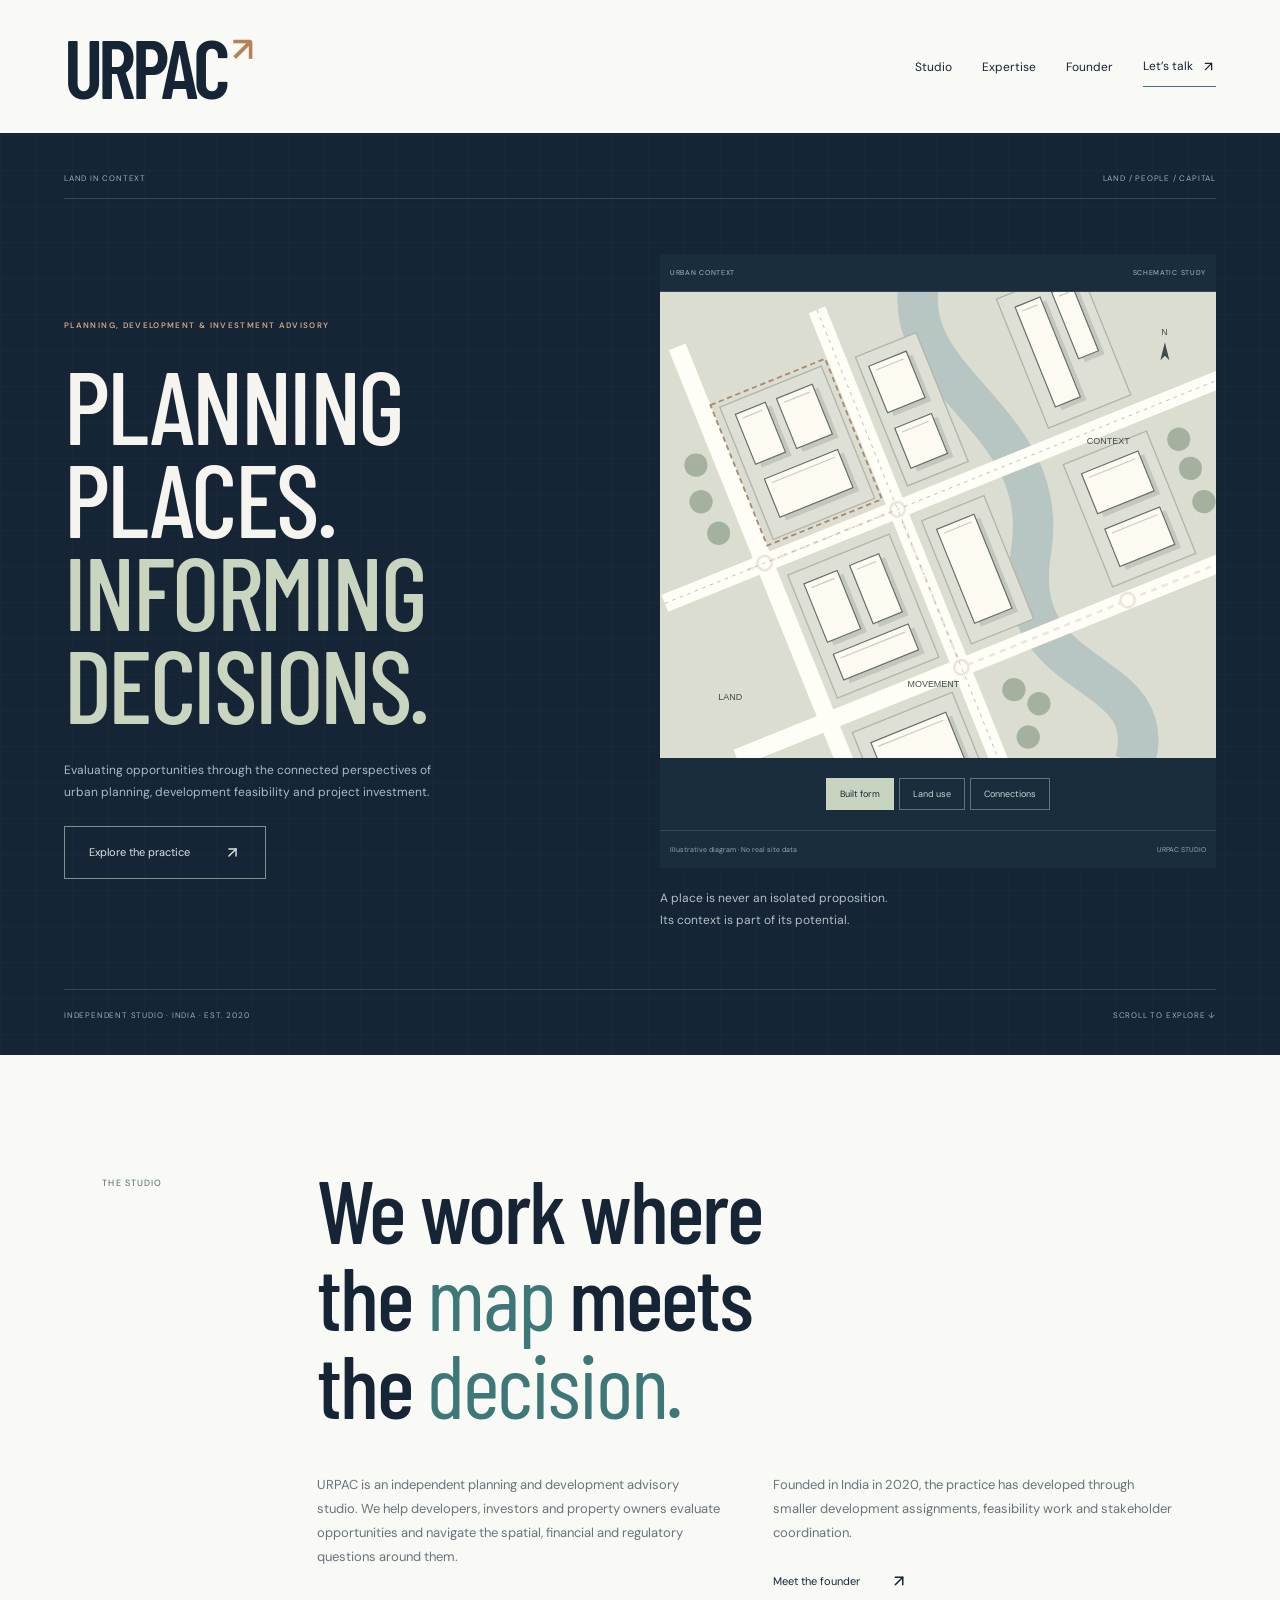
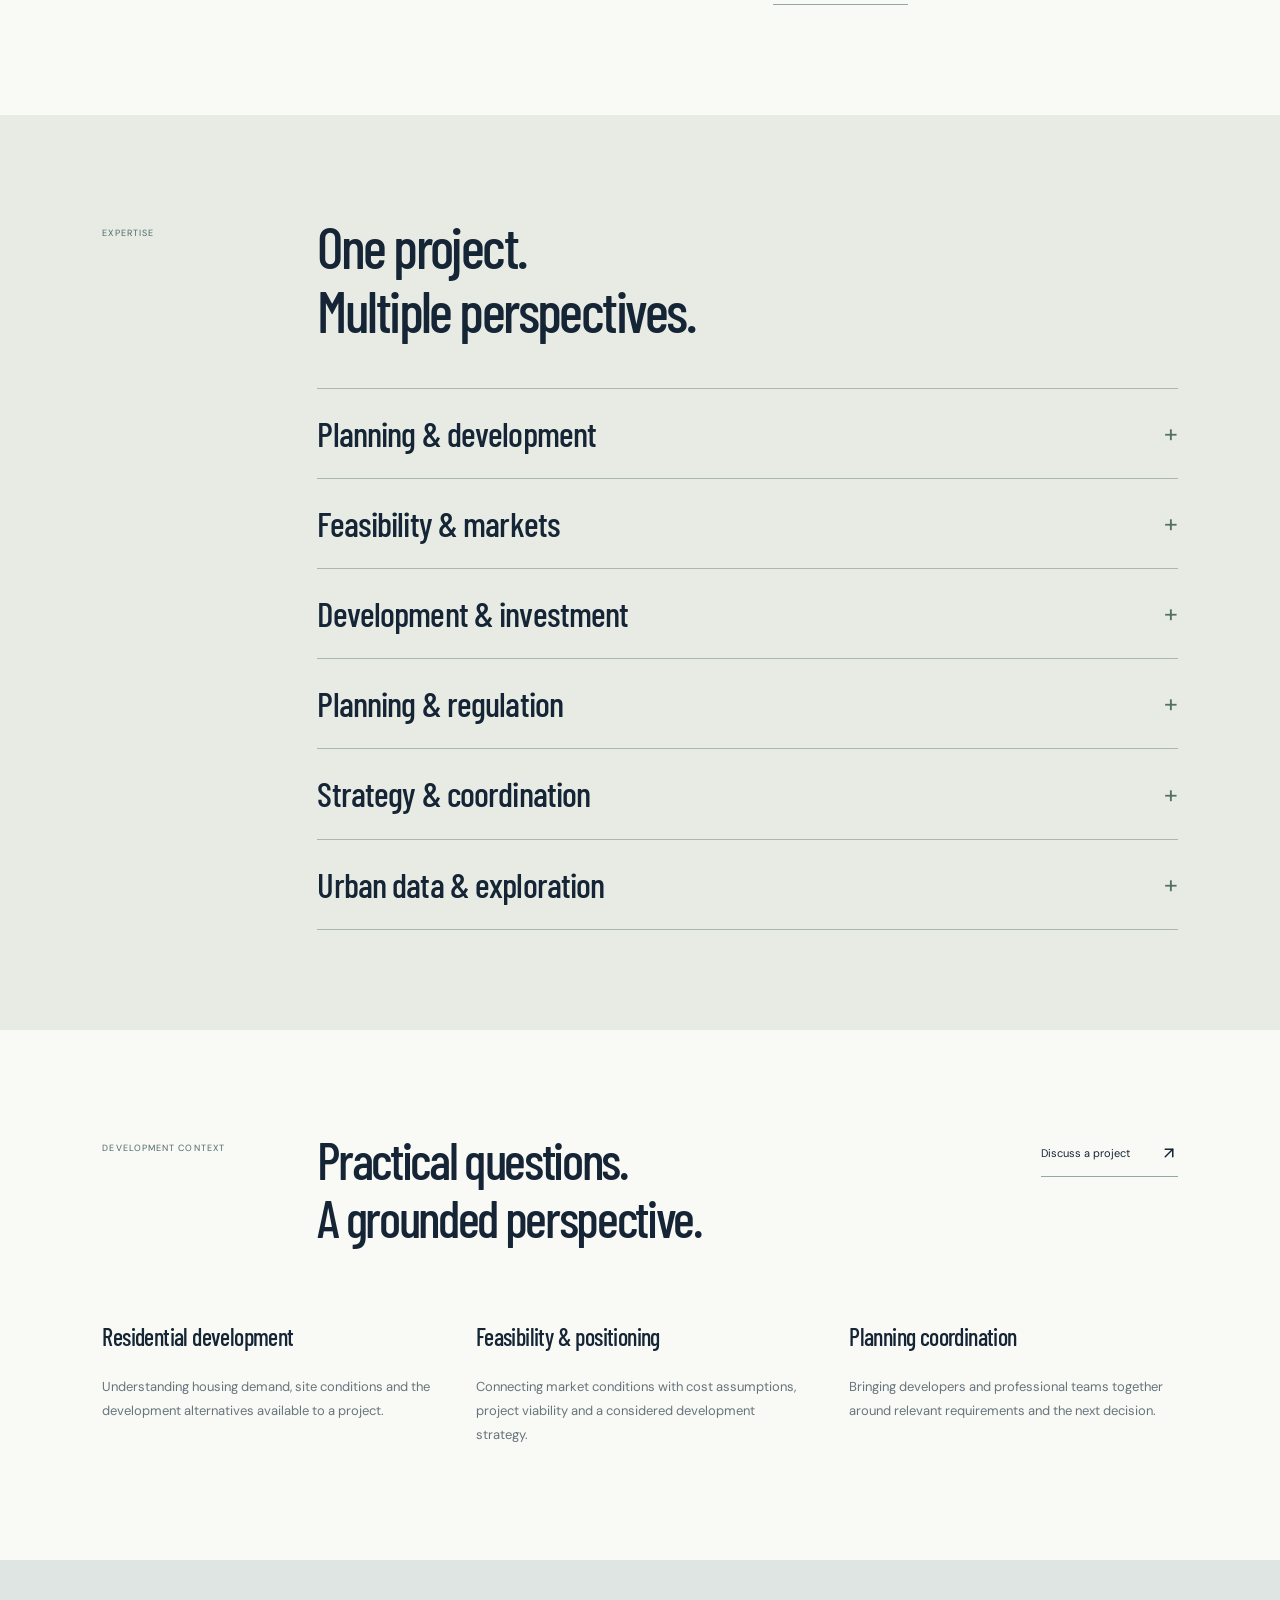
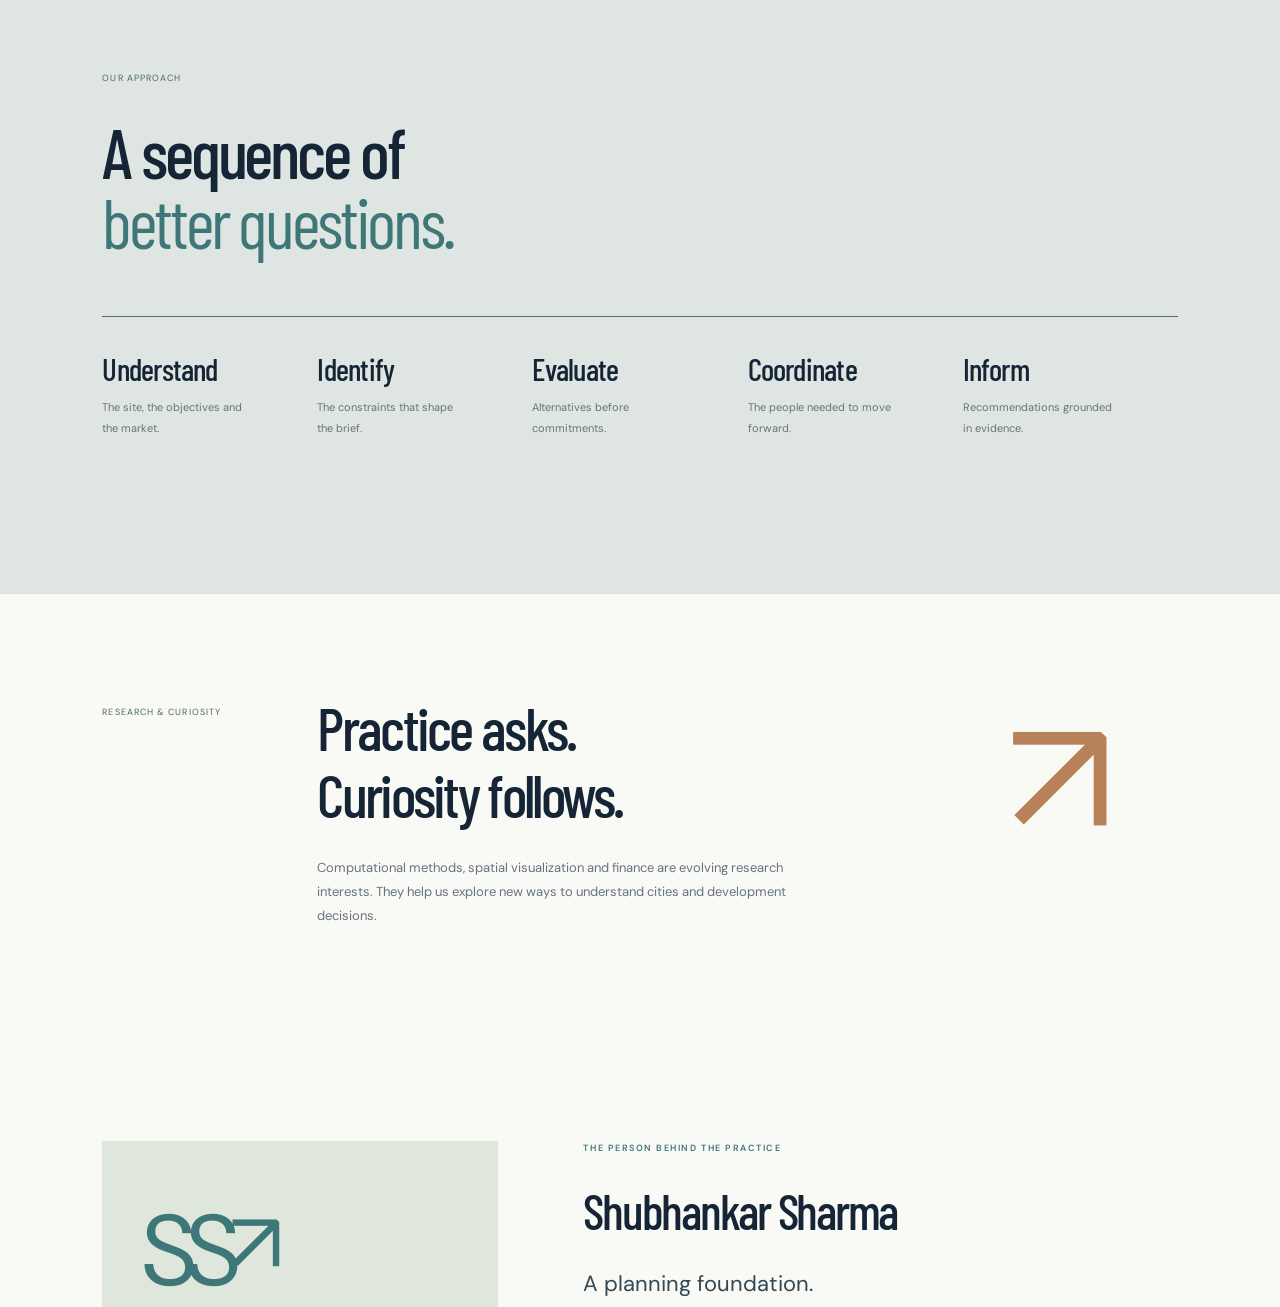
==== about/index.html @ d50142c6 "Launch URPAC static website" ====
<!doctype html>
<html lang="en">
<head>
<meta charset="UTF-8">
<meta name="viewport" content="width=device-width, initial-scale=1">
<meta name="theme-color" content="#152536">
<title>URPAC — Planning, Development &amp; Investment Advisory</title>
<meta name="description" content="Planning, development feasibility and investment analysis from an independent Indian studio.">
<link rel="icon" type="image/svg+xml" href="/favicon.svg">
<link rel="stylesheet" href="/css/style.css">
<link rel="canonical" href="https://urpac.shubhankarsharma.com/">
<meta property="og:title" content="URPAC — Planning, Development &amp; Investment Advisory">
<meta property="og:description" content="Planning, development feasibility and investment analysis from an independent Indian studio.">
<meta property="og:type" content="website">
<meta property="og:url" content="https://urpac.shubhankarsharma.com/">
<meta property="og:image" content="https://urpac.shubhankarsharma.com/assets/social.svg">
<meta name="robots" content="index,follow">
<meta http-equiv="refresh" content="0; url=/#studio">
<script defer src="/js/main.js"></script>
</head>
<body>
<div id="root"><a class="skip" href="#main">Skip to content</a><header class="studio-header simple-header"><a href="/" class="studio-wordmark">URPAC<span class="masthead-dot">↗</span></a><nav aria-label="Main navigation" class="simple-nav"><a href="/#studio" class="">Studio</a><a href="/#expertise" class="">Expertise</a><a href="/#founder" class="">Founder</a><a href="/#contact" class="">Let’s talk <svg xmlns="http://www.w3.org/2000/svg" width="15" height="15" viewBox="0 0 24 24" fill="none" stroke="currentColor" stroke-width="2" stroke-linecap="round" stroke-linejoin="round" class="lucide lucide-arrow-up-right"><path d="M7 7h10v10"></path><path d="M7 17 17 7"></path></svg></a></nav></header><main id="main"><section class="studio-hero"><div class="sheet-corner"><span>LAND IN CONTEXT</span><span>LAND / PEOPLE / CAPITAL</span></div><div class="studio-hero-main"><div><p class="eyebrow">PLANNING, DEVELOPMENT &amp; INVESTMENT ADVISORY</p><h1>PLANNING<br/>PLACES.<br/><span>INFORMING<br/>DECISIONS.</span></h1><p>Evaluating opportunities through the connected perspectives of urban planning, development feasibility and project investment.</p><a href="/#expertise" class="action">Explore the practice<svg xmlns="http://www.w3.org/2000/svg" width="17" height="17" viewBox="0 0 24 24" fill="none" stroke="currentColor" stroke-width="2" stroke-linecap="round" stroke-linejoin="round" class="lucide lucide-arrow-up-right"><path d="M7 7h10v10"></path><path d="M7 17 17 7"></path></svg></a></div><div class="studio-drawing"><div class="urban-map map-built-form"><div class="map-top"><span>URBAN CONTEXT</span><span>SCHEMATIC STUDY</span></div><svg viewBox="0 0 620 520" role="img" aria-label="Illustrative urban diagram showing built form, not a real location"><defs><pattern id="grid-blocksi" width="26" height="26" patternUnits="userSpaceOnUse"><path d="M26 0H0V26" fill="none" stroke="#d8ddd7" stroke-width=".5"></path></pattern></defs><rect width="620" height="520" fill="url(#grid-blocksi)"></rect><g transform="translate(50 20) rotate(-22 280 250)"><path d="M350 -30C280 70 430 170 350 300S440 470 370 560" stroke="#a9c5c5" stroke-width="45" fill="none"></path><path d="M-50 200H620M230 -40V580M-40 390H650M70 -60V600" stroke="#faf9f5" stroke-width="20"></path><path d="M-50 200H620M230 -40V580" stroke="#b5bcb5" stroke-width="1" stroke-dasharray="4 5"></path><g class="map-parcels" stroke="#a9b3a6" stroke-width="1.5" fill="#d7ddd0"><rect x="89" y="20" width="122" height="159"></rect><rect x="89" y="222" width="122" height="148"></rect><rect x="250" y="222" width="75" height="148"></rect><rect x="90" y="412" width="120" height="115"></rect><rect x="420" y="223" width="100" height="147"></rect><rect x="250" y="25" width="73" height="155"></rect><rect x="420" y="24" width="99" height="155"></rect></g><g class="map-buildings" fill="#f7f5ed" stroke="#596e69" stroke-width="1.3"><g><rect x="107" y="40" width="36" height="60" fill="#bac4ba" stroke="none"></rect><rect x="102" y="34" width="36" height="60"></rect><path d="M108 41h24" stroke="#c2c9bc"></path></g><g><rect x="156" y="41" width="43" height="60" fill="#bac4ba" stroke="none"></rect><rect x="151" y="35" width="43" height="60"></rect><path d="M157 42h31" stroke="#c2c9bc"></path></g><g><rect x="110" y="119" width="88" height="46" fill="#bac4ba" stroke="none"></rect><rect x="105" y="113" width="88" height="46"></rect><path d="M111 120h76" stroke="#c2c9bc"></path></g><g><rect x="107" y="244" width="40" height="70" fill="#bac4ba" stroke="none"></rect><rect x="102" y="238" width="40" height="70"></rect><path d="M108 245h28" stroke="#c2c9bc"></path></g><g><rect x="162" y="244" width="35" height="70" fill="#bac4ba" stroke="none"></rect><rect x="157" y="238" width="35" height="70"></rect><path d="M163 245h23" stroke="#c2c9bc"></path></g><g><rect x="108" y="329" width="90" height="31" fill="#bac4ba" stroke="none"></rect><rect x="103" y="323" width="90" height="31"></rect><path d="M109 330h78" stroke="#c2c9bc"></path></g><g><rect x="267" y="243" width="45" height="113" fill="#bac4ba" stroke="none"></rect><rect x="262" y="237" width="45" height="113"></rect><path d="M268 244h33" stroke="#c2c9bc"></path></g><g><rect x="110" y="436" width="90" height="70" fill="#bac4ba" stroke="none"></rect><rect x="105" y="430" width="90" height="70"></rect><path d="M111 437h78" stroke="#c2c9bc"></path></g><g><rect x="441" y="46" width="30" height="120" fill="#bac4ba" stroke="none"></rect><rect x="436" y="40" width="30" height="120"></rect><path d="M442 47h18" stroke="#c2c9bc"></path></g><g><rect x="485" y="46" width="24" height="80" fill="#bac4ba" stroke="none"></rect><rect x="480" y="40" width="24" height="80"></rect><path d="M486 47h12" stroke="#c2c9bc"></path></g><g><rect x="440" y="246" width="68" height="48" fill="#bac4ba" stroke="none"></rect><rect x="435" y="240" width="68" height="48"></rect><path d="M441 247h56" stroke="#c2c9bc"></path></g><g><rect x="441" y="313" width="66" height="45" fill="#bac4ba" stroke="none"></rect><rect x="436" y="307" width="66" height="45"></rect><path d="M442 314h54" stroke="#c2c9bc"></path></g><g><rect x="265" y="46" width="45" height="56" fill="#bac4ba" stroke="none"></rect><rect x="260" y="40" width="45" height="56"></rect><path d="M266 47h33" stroke="#c2c9bc"></path></g><g><rect x="266" y="121" width="44" height="48" fill="#bac4ba" stroke="none"></rect><rect x="261" y="115" width="44" height="48"></rect><path d="M267 122h32" stroke="#c2c9bc"></path></g></g><g fill="#7b9b7b"><circle cx="40" cy="70" r="13" opacity=".65"></circle><circle cx="30" cy="110" r="13" opacity=".65"></circle><circle cx="35" cy="150" r="13" opacity=".65"></circle><circle cx="550" cy="245" r="13" opacity=".65"></circle><circle cx="550" cy="280" r="13" opacity=".65"></circle><circle cx="550" cy="320" r="13" opacity=".65"></circle><circle cx="275" cy="435" r="13" opacity=".65"></circle><circle cx="295" cy="460" r="13" opacity=".65"></circle><circle cx="270" cy="490" r="13" opacity=".65"></circle></g><g class="connection-lines" stroke="#b78259" stroke-width="3" fill="#faf8f2"><path d="M50 200H230V390H540" fill="none" stroke-dasharray="7 6"></path><circle cx="70" cy="200" r="8"></circle><circle cx="230" cy="200" r="8"></circle><circle cx="230" cy="390" r="8"></circle><circle cx="430" cy="390" r="8"></circle></g><rect x="80" y="14" width="138" height="169" fill="none" stroke="#b78259" stroke-width="2" stroke-dasharray="6 4"></rect></g><g fill="#344d4e" font-family="Arial" font-size="10"><text x="65" y="455">LAND</text><text x="276" y="440">MOVEMENT</text><text x="476" y="170">CONTEXT</text><text x="559" y="48">N</text><path d="M563 56l-5 20 5-5 5 5z"></path></g></svg><div class="map-controls" aria-label="Diagram layers"><button aria-pressed="true">Built form</button><button aria-pressed="false">Land use</button><button aria-pressed="false">Connections</button></div><div class="map-bottom"><span>Illustrative diagram · No real site data</span><span>URPAC STUDIO</span></div></div><p> A place is never an isolated proposition.<br/>Its context is part of its potential.</p></div></div><div class="sheet-bottom"><span>INDEPENDENT STUDIO · INDIA · EST. 2020</span><span>SCROLL TO EXPLORE ↓</span></div></section><section id="studio" class="studio-intro section"><div class="section-ref">THE STUDIO</div><div><h2>We work where<br/>the <em>map</em> meets<br/>the <em>decision.</em></h2><div class="intro-columns"><p>URPAC is an independent planning and development advisory studio. We help developers, investors and property owners evaluate opportunities and navigate the spatial, financial and regulatory questions around them.</p><div><p>Founded in India in 2020, the practice has developed through smaller development assignments, feasibility work and stakeholder coordination.</p><a href="/#founder" class="text-link">Meet the founder<svg xmlns="http://www.w3.org/2000/svg" width="18" height="18" viewBox="0 0 24 24" fill="none" stroke="currentColor" stroke-width="2" stroke-linecap="round" stroke-linejoin="round" class="lucide lucide-arrow-up-right"><path d="M7 7h10v10"></path><path d="M7 17 17 7"></path></svg></a></div></div></div></section><section id="expertise" class="section studio-expertise"><div class="section-ref">EXPERTISE</div><div class="expertise-index"><h2>One project.<br/>Multiple perspectives.</h2><details><summary><h3>Planning &amp; development</h3><span class="expand-sign">+</span></summary><div class="expertise-expanded"><p>Understand the possibilities of a site and connect them with a considered development strategy.</p><div><ul><li>Site and land-use evaluation</li><li>Development alternatives and spatial priorities</li><li>Project coordination and development guidance</li></ul><p class="small">Engagement scope is shaped by the site, objectives and applicable local framework.</p></div></div></details><details><summary><h3>Feasibility &amp; markets</h3><span class="expand-sign">+</span></summary><div class="expertise-expanded"><p>Test development ideas against market demand, site conditions and project viability.</p><div><ul><li>Residential demand and market positioning</li><li>Development alternatives and feasibility studies</li><li>Project viability and cost considerations</li></ul><p class="small">Assumptions and information gaps are made explicit; a feasibility study is not a guarantee of project performance.</p></div></div></details><details><summary><h3>Development &amp; investment</h3><span class="expand-sign">+</span></summary><div class="expertise-expanded"><p>Bring project cash flows, costs and capital requirements into the same decision framework.</p><div><ul><li>Project-level cash-flow analysis</li><li>Investment feasibility and return scenarios</li><li>Cost sensitivities and capital-allocation alternatives</li></ul><p class="small">Project-level analytical work, not securities advice, brokerage or a claim of regulated investment-adviser status.</p></div></div></details><details><summary><h3>Planning &amp; regulation</h3><span class="expand-sign">+</span></summary><div class="expertise-expanded"><p>Identify relevant requirements and coordinate the information needed for a structured approvals process.</p><div><ul><li>Zoning and land-use interpretation</li><li>Development permission and compliance assessment</li><li>Coordination with relevant planning authorities</li></ul><p class="small">Requirements depend on jurisdiction and current rules. Permit decisions remain with the relevant authorities; approvals are not guaranteed.</p></div></div></details><details><summary><h3>Strategy &amp; coordination</h3><span class="expand-sign">+</span></summary><div class="expertise-expanded"><p>Align developers, property owners and professional teams around a workable project direction.</p><div><ul><li>Project objectives and development priorities</li><li>Coordination with architects, consultants and owners</li><li>Alignment of market, financial and regulatory considerations</li></ul><p class="small">The studio works alongside appropriately qualified professionals according to each engagement.</p></div></div></details><details><summary><h3>Urban data &amp; exploration</h3><span class="expand-sign">+</span></summary><div class="expertise-expanded"><p>Explore spatial analysis, visualization and computation as tools for asking better planning questions.</p><div><ul><li>Exploratory spatial analysis and visualization</li><li>Development scenarios and planning-tool prototypes</li><li>Independent computational research</li></ul><p class="small">An evolving exploratory research direction, not a record of completed commercial computational engagements.</p></div></div></details></div></section><section id="work" class="section studio-work"><div class="work-title"><div class="section-ref">DEVELOPMENT CONTEXT</div><h2>Practical questions.<br/>A grounded perspective.</h2><a href="/#contact" class="text-link">Discuss a project<svg xmlns="http://www.w3.org/2000/svg" width="18" height="18" viewBox="0 0 24 24" fill="none" stroke="currentColor" stroke-width="2" stroke-linecap="round" stroke-linejoin="round" class="lucide lucide-arrow-up-right"><path d="M7 7h10v10"></path><path d="M7 17 17 7"></path></svg></a></div><div class="three-col"><div><h3>Residential development</h3><p>Understanding housing demand, site conditions and the development alternatives available to a project.</p></div><div><h3>Feasibility &amp; positioning</h3><p>Connecting market conditions with cost assumptions, project viability and a considered development strategy.</p></div><div><h3>Planning coordination</h3><p>Bringing developers and professional teams together around relevant requirements and the next decision.</p></div></div></section><section id="approach" class="studio-process section"><div class="section-ref">OUR APPROACH</div><h2>A sequence of<br/><em>better questions.</em></h2><div class="process-line"><div><h3>Understand</h3><p>The site, the objectives and the market.</p></div><div><h3>Identify</h3><p>The constraints that shape the brief.</p></div><div><h3>Evaluate</h3><p>Alternatives before commitments.</p></div><div><h3>Coordinate</h3><p>The people needed to move forward.</p></div><div><h3>Inform</h3><p>Recommendations grounded in evidence.</p></div></div></section><section id="research" class="studio-fieldnote section"><p class="section-ref">RESEARCH &amp; CURIOSITY</p><div><h2>Practice asks.<br/>Curiosity follows.</h2><p>Computational methods, spatial visualization and finance are evolving research interests. They help us explore new ways to understand cities and development decisions.</p></div><span class="fieldnote-mark" aria-hidden="true">↗</span></section><section id="founder" class="section founder"><div class="founder-panel"><div class="founder-mark">SS<span>↗</span></div><p>SHUBHANKAR SHARMA<br/>FOUNDER, URPAC</p><span>India · Established 2020</span></div><div><p class="eyebrow">THE PERSON BEHIND THE PRACTICE</p><h2>Shubhankar Sharma</h2><p class="lead">A planning foundation.<br/>An analytical outlook.</p><p>Shubhankar founded URPAC in 2020 following a master’s degree in Urban and Regional Planning at Virginia Tech. His background in planning informs the studio’s approach to land, development feasibility and project investment decisions.</p><p>His work connects site context, market positioning and stakeholder coordination. Independent interests in urban data, computation and finance continue to shape the questions he explores.</p><div class="founder-links"><a class="text-link" href="https://shubhankarsharma.com/" target="_blank" rel="noopener noreferrer">Founder’s website <svg xmlns="http://www.w3.org/2000/svg" width="17" height="17" viewBox="0 0 24 24" fill="none" stroke="currentColor" stroke-width="2" stroke-linecap="round" stroke-linejoin="round" class="lucide lucide-arrow-up-right"><path d="M7 7h10v10"></path><path d="M7 17 17 7"></path></svg></a><a class="text-link" href="https://shubhankarsharma.com/portfolio/" target="_blank" rel="noopener noreferrer">View personal portfolio <svg xmlns="http://www.w3.org/2000/svg" width="17" height="17" viewBox="0 0 24 24" fill="none" stroke="currentColor" stroke-width="2" stroke-linecap="round" stroke-linejoin="round" class="lucide lucide-arrow-up-right"><path d="M7 7h10v10"></path><path d="M7 17 17 7"></path></svg></a></div></div></section><section id="contact" class="section contact-simple"><div><p class="eyebrow">START A CONVERSATION</p><h2>A site. An idea.<br/><em>A next step.</em></h2></div><div><p>Have a development question or a potential collaboration? Connect with Shubhankar through his personal website.</p><a class="action" href="https://shubhankarsharma.com/" target="_blank" rel="noopener noreferrer">Connect with Shubhankar <svg xmlns="http://www.w3.org/2000/svg" width="17" height="17" viewBox="0 0 24 24" fill="none" stroke="currentColor" stroke-width="2" stroke-linecap="round" stroke-linejoin="round" class="lucide lucide-arrow-up-right"><path d="M7 7h10v10"></path><path d="M7 17 17 7"></path></svg></a><p class="contact-caption">You’ll continue to shubhankarsharma.com.</p></div></section></main><footer class="studio-footer"><div class="footer-sheet-head"><span>INDEPENDENT PLANNING STUDIO</span><span>INDIA · EST. 2020</span></div><div class="studio-footer-grid"><div><p class="eyebrow">CONNECTED PERSPECTIVES</p><a href="/#contact" class="footer-question">Places with potential.<br/>Decisions with context. <svg xmlns="http://www.w3.org/2000/svg" width="30" height="30" viewBox="0 0 24 24" fill="none" stroke="currentColor" stroke-width="2" stroke-linecap="round" stroke-linejoin="round" class="lucide lucide-arrow-up-right"><path d="M7 7h10v10"></path><path d="M7 17 17 7"></path></svg></a></div><div class="studio-footer-index"><p class="eyebrow">EXPLORE</p><a href="/#studio" class="">The studio</a><a href="/#expertise" class="">Expertise</a><a href="/#approach" class="">Our approach</a><a href="/#founder" class="">The founder</a></div><div class="studio-footer-note"><p class="eyebrow">SHUBHANKAR SHARMA</p><p>Founder, URPAC</p><a href="https://shubhankarsharma.com/">Personal website ↗</a><br/><br/><a href="https://shubhankarsharma.com/portfolio/">Personal portfolio ↗</a></div></div><a href="/" class="footer-masthead">URPAC<span>↗</span></a><div class="footer-notices"><details id="privacy"><summary>Privacy</summary><p>This website has no enquiry form, analytics or marketing cookies. External links take you to websites with their own privacy practices. Google Fonts receives technical request information when fonts load; the hosting provider may retain access logs.</p></details><details id="scope"><summary>Professional scope</summary><p>URPAC provides project-level planning and development analysis. Financial scenarios are not guaranteed returns or securities advice. Regulatory decisions remain with the relevant authorities. The urban diagram is schematic; the linked portfolio is Shubhankar Sharma’s personal work.</p></details></div><div class="studio-footer-bottom"><span data-copyright>© 2026 URPAC</span><span>PLANNING / DEVELOPMENT / INVESTMENT</span><a href="#main">Back to top ↑</a></div></footer></div>
</body>
</html>
---- css/style.css ----
@import url('https://fonts.googleapis.com/css2?family=Barlow+Condensed:wght@400;500;600&display=swap');
@import url('https://fonts.googleapis.com/css2?family=DM+Sans:wght@400;450;500;550;600;650;700&family=Libre+Baskerville:ital@1&display=swap');
:root{font-family:'DM Sans',sans-serif;color:#152536;background:#f6f4ef;font-synthesis:none;--navy:#152536;--teal:#3d7777;--copper:#b78259;--line:#d8dcd5}*{box-sizing:border-box}body{margin:0}a{color:inherit;text-decoration:none}button,input,select,textarea{font:inherit}button,a,input,select,textarea{outline-offset:5px}button{cursor:pointer}a:focus-visible,button:focus-visible{outline:2px solid var(--teal)}h1,h2,h3,p{margin-top:0}h1,h2,h3{font-weight:500;letter-spacing:-.045em;line-height:1.12}h1{font-size:clamp(48px,5.4vw,80px);white-space:pre-line}h2{font-size:clamp(35px,3.5vw,53px);margin-bottom:28px;white-space:pre-line}h2 em{font-family:'Libre Baskerville',serif;font-weight:400;font-size:.87em;color:var(--teal)}h3{font-size:24px;letter-spacing:-.025em}p{font-size:14px;line-height:1.85;color:#66747d}header{height:106px;margin:0 6%;border-bottom:1px solid var(--line);display:flex;align-items:center;justify-content:space-between;gap:20px}.wordmark{font-size:30px;letter-spacing:-.045em;font-weight:650;display:flex;align-items:center;gap:12px}.brand-symbol{font-size:37px;border:1px solid var(--teal);color:var(--teal);width:39px;height:42px;line-height:34px;padding-left:5px;position:relative}.brand-symbol>span{font-size:16px;position:absolute;right:1px;top:1px}.brand-sub{font-size:6.5px;letter-spacing:.12em;line-height:1.6;font-weight:500;border-left:1px solid #c5cbc6;padding-left:12px;margin-left:4px}nav{display:flex;align-items:center;gap:27px;font-size:11px}nav a:hover{color:var(--teal)}.nav-contact{display:flex;gap:22px;align-items:center;border-bottom:1px solid var(--teal);padding:12px 0}.menu{display:none;background:none;border:0;color:var(--navy)}.eyebrow{font-size:9px;letter-spacing:.17em;font-weight:600;color:var(--teal);line-height:1.7;margin-bottom:25px}.hero{padding:64px 6% 60px;display:grid;grid-template-columns:1fr 1.03fr;gap:45px;align-items:center}.hero h1{font-size:clamp(48px,5.3vw,77px);line-height:1.05;margin-bottom:24px}.hero h1>span{color:var(--teal)}.hero-copy>p:not(.eyebrow){max-width:410px;font-size:13px;margin-bottom:28px}.action{display:inline-flex;align-items:center;gap:34px;background:var(--navy);color:white;padding:17px 24px;font-size:11px;border:1px solid transparent;transition:background .2s}.action:hover{background:var(--teal)}.action.light{background:#f6f4ef;color:var(--navy)}.action.light:hover{background:#e3e9e3}.hero-visual{align-self:center}.hero-visual-note{display:flex;align-items:center;justify-content:space-between;padding-top:22px;gap:20px}.hero-visual-note>span{font-size:8px;letter-spacing:.08em;color:#61706e}.hero-visual-note p{font:italic 14px 'Libre Baskerville',serif;max-width:180px;line-height:1.6;margin:0}.urban-map{background:#e8ece4;position:relative;border:1px solid #d7ded3;overflow:hidden}.map-top,.map-bottom{display:flex;justify-content:space-between;padding:21px 24px;font-size:7px;letter-spacing:.1em;color:#596e69}.map-top{border-bottom:1px solid #d2d9cf}.urban-map svg{width:100%;display:block}.map-bottom{font-size:7px;letter-spacing:0;border-top:1px solid #d2d9cf;padding:17px 20px}.map-controls{display:flex;justify-content:center;gap:5px;padding:0 15px 20px}.map-controls button{border:1px solid #c3cec3;background:transparent;color:#49605b;padding:9px 13px;font-size:9px}.map-controls button[aria-pressed=true]{background:#3d7777;border-color:#3d7777;color:white}.map-buildings,.map-parcels,.connection-lines{transition:opacity .25s}.connection-lines{opacity:.2}.map-land-use .map-buildings{opacity:.1}.map-land-use .map-parcels{fill:#93b09c}.map-connections .map-buildings{opacity:.25}.map-connections .connection-lines{opacity:1}.discipline-strip{padding:23px 6%;border-top:1px solid var(--line);border-bottom:1px solid var(--line);display:flex;align-items:center;gap:30px;font-size:10px;letter-spacing:.1em}.discipline-strip i{font-style:normal;color:var(--copper)}.discipline-strip p{margin:0 0 0 auto;font-size:10px;letter-spacing:0}.section{padding:100px 8%}.split{display:grid;grid-template-columns:1fr 1fr;gap:100px}.lead{font-size:22px;line-height:1.6;color:#344852}.text-link{display:inline-flex;gap:30px;align-items:center;font-size:11px;padding:14px 0;border-bottom:1px solid #94a9a3}.text-link:hover{color:var(--teal)}.section-heading{display:flex;justify-content:space-between;align-items:end;gap:30px;margin-bottom:40px}.section-heading h2{margin-bottom:0}.section-heading>p{font-size:12px;max-width:350px}.expertise{background:#e9ede7}.expertise-grid{display:grid;grid-template-columns:repeat(3,1fr);column-gap:35px}.expertise-card{border-top:1px solid #b9c5ba;padding:23px 0 35px}.card-index{display:flex;justify-content:space-between;align-items:center;color:var(--teal);font-size:10px;margin-bottom:36px}.expertise-card h3{text-transform:none;font-size:27px;max-width:230px;line-height:1.2}.expertise-card p{font-size:12px;line-height:1.8}.expertise-card:hover h3{color:var(--teal)}.project-grid{display:grid;grid-template-columns:1fr 1fr;gap:45px 30px}.project-card{display:block}.project-card .urban-map svg{max-height:330px}.project-card .map-bottom{display:none}.project-card .map-top{padding:15px 20px}.project-title{display:flex;align-items:center;justify-content:space-between;gap:20px}.project-title h3{font-size:28px;margin:0}.project-card>p:not(.status-label){font-size:12px;margin:15px 0}.project-category{font-size:9px;color:#657771;border-top:1px solid #d1d9d0;padding-top:13px;display:block}.status-label{display:block;font-size:8px;letter-spacing:.1em;color:#6d746d;margin:23px 0 13px;line-height:1.7}.status-label.research{color:#3d7777}.status-label.draft{color:#8b4a28}.small{font-size:10px;line-height:1.8;margin-top:22px}.approach-preview{display:grid;grid-template-columns:1fr 1fr;gap:90px;padding:85px 8%;background:var(--navy);color:#fff}.approach-preview .eyebrow{color:#92b8b4}.approach-preview h2 em{color:#b9d0c6}.approach-preview>div>p:not(.eyebrow){color:#aebfc7;font-size:13px;max-width:400px}.approach-preview .action{margin-top:20px}.approach-preview ol{list-style:none;padding:0;margin:0}.approach-preview li{display:flex;gap:23px;border-top:1px solid #ffffff25;padding:24px 0;align-items:start}.approach-preview li>span{color:#b99a74;font-size:10px;padding-top:7px}.approach-preview li h3{font-size:23px;margin:0 0 7px}.approach-preview li p{font-size:11px;color:#aebfc7;margin:0}.approach-preview li>svg{margin-left:auto;color:#89a7a4}.research-section{background:#f0eee6}.cta{padding:65px 8%;background:#3d7777;color:white;display:flex;align-items:center;justify-content:space-between;gap:35px}.cta .eyebrow{color:#c5ded6}.cta h2{margin-bottom:0;font-size:43px}.page-head{padding:70px 8%;border-bottom:1px solid var(--line);background:#eeeee6}.page-head h1{font-size:clamp(43px,4.8vw,70px);max-width:980px;margin:0 0 25px}.page-head>p:last-child{max-width:660px;margin-bottom:0}.timeline{background:#e9ede7}.timeline-row{display:grid;grid-template-columns:100px 1fr 1fr;gap:30px;padding:40px 0;border-top:1px solid #c3cec4}.timeline-row>span{font-size:36px;letter-spacing:-.04em;color:var(--teal)}.timeline-row h3{font-size:30px}.timeline-row p{font-size:13px;margin:0}.founder{display:grid;grid-template-columns:.8fr 1.2fr;gap:85px;align-items:start}.founder-panel{background:#dfe6dc;padding:60px 40px;min-height:450px;display:flex;flex-direction:column;justify-content:space-between}.founder-mark{font-size:170px;letter-spacing:-.1em;line-height:1;color:#3d7777}.founder-mark span{font-size:85px;vertical-align:top}.founder-panel p{font-size:16px;letter-spacing:.05em;color:#3d5d58;margin-top:40px}.founder-panel>span{font-size:10px;color:#526b64}.founder-facts>div{border-top:1px solid var(--line);padding-top:18px}.founder-facts span{font-size:8px;letter-spacing:.13em;color:var(--teal)}.founder-facts p{font-size:12px;margin:8px 0 18px}.service-list article{display:grid;grid-template-columns:150px 1fr;gap:40px;border-top:1px solid var(--line);padding:45px 0}.service-list h2{font-size:35px;max-width:650px}.big-index{font-size:55px;letter-spacing:-.06em;color:#8aa8a0}.service-list ul{padding-left:18px;font-size:14px;color:#526b6f;line-height:2}.service-list article>div{max-width:730px}.scope-list{list-style:none;margin:0 0 40px;padding:0}.scope-list li{display:flex;gap:25px;border-bottom:1px solid var(--line);padding:20px 0}.scope-list span{font-size:10px;color:var(--teal);padding-top:7px}.scope-list h3{margin:0;font-size:25px}.content-note{background:#e8ede6;border-left:2px solid #799b8b;padding:22px 26px;font-size:12px;line-height:1.8;color:#4b625c;margin-bottom:35px}.content-note p{font-size:12px;margin-bottom:0}.filters{display:flex;gap:9px;flex-wrap:wrap;margin:30px 0}.filters button{background:transparent;border:1px solid #c4cec4;padding:11px 15px;font-size:10px;color:#526762}.filters button[aria-pressed=true]{background:#152536;color:#fff;border-color:#152536}.result-count{font-size:10px}.empty-state{text-align:center;padding:70px 25px;border:1px solid var(--line)}.empty-state button{background:transparent;border:0;border-bottom:1px solid #799b8b;padding:10px;color:var(--teal)}.case-layout{display:grid;grid-template-columns:250px 1fr;gap:70px}.case-layout aside{border-top:1px solid var(--line);padding-top:22px}.case-layout aside>a{font-size:11px}.case-layout article h2{margin-top:45px;font-size:36px}.case-layout article h3{margin-top:35px}.case-layout .urban-map svg{max-height:440px}.case-steps{font-size:14px;color:#66747d;line-height:1.8;padding-left:20px}.case-steps li{padding:10px 0}.draft-banner{background:#f0dcc7;padding:22px 8%;font-size:11px;line-height:1.8;color:#7a4928}.approach-detail article{display:grid;grid-template-columns:160px 1fr;gap:40px;border-top:1px solid #c7d2c8;padding:45px 0}.approach-detail article>span{font-size:70px;color:#b3c6b8;letter-spacing:-.07em}.approach-detail article>div{max-width:680px}.approach-detail h2{font-size:36px}.approach-detail .eyebrow{margin-bottom:18px}.principles{background:#e9ede7}.three-col{display:grid;grid-template-columns:repeat(3,1fr);gap:45px}.three-col p{font-size:13px}.topic-list{margin-top:45px}.topic-list>div{display:grid;grid-template-columns:55px 1fr 170px;align-items:center;gap:25px;border-top:1px solid var(--line);padding:26px 0}.topic-list>div>span:first-child{font-size:10px;color:var(--teal)}.topic-list h3{margin:0;font-size:27px}.topic-list .status-label{margin:0}.research-note{margin-top:80px}.contact-layout{display:grid;grid-template-columns:.8fr 1.2fr;gap:95px}dl{margin:35px 0}dt{font-size:8px;letter-spacing:.13em;text-transform:uppercase;color:#3d7777;margin-top:25px}dd{font-size:12px;line-height:1.7;color:#66747d;margin:8px 0}.form-grid{display:grid;grid-template-columns:1fr 1fr;gap:22px}label{display:block;font-size:11px;margin-bottom:22px}input,select,textarea{display:block;width:100%;border:1px solid #b8c5bf;background:#fff;padding:13px;margin-top:9px;border-radius:0;min-width:0}input:focus,select:focus,textarea:focus{outline:2px solid #3d7777}textarea{resize:vertical}.consent{display:flex;gap:12px;align-items:start;line-height:1.8}.consent input{width:16px;margin-top:2px}.consent a{text-decoration:underline}button:disabled{opacity:.6;cursor:wait}form [role=status]{font-size:12px;margin-top:20px}.legal{max-width:1000px;margin:auto}.legal h3{margin-top:40px}.legal h2{font-size:36px}footer{padding:65px 8% 25px;background:#152536;color:#e9eee7}.footer-top{display:grid;grid-template-columns:1fr 1fr .8fr;gap:70px}.footer-logo{font-size:48px;letter-spacing:-.05em;font-weight:600}.footer-logo>span{font-size:30px;color:#9fbeb3;margin-left:14px}.footer-top p{color:#9fb0b8;font-size:10px}.footer-top .footer-statement{font-size:18px;line-height:1.5;color:#c1cfcf;margin-top:30px}.footer-links{display:grid;grid-template-columns:1fr 1fr;gap:20px;font-size:11px;align-content:start;padding-top:12px}.footer-location{padding-top:12px}.footer-location .eyebrow{color:#a6c0b7;font-size:8px}.footer-location p{line-height:2;margin-top:25px}.footer-location>a{font-size:11px;border-bottom:1px solid #536b6b;padding-bottom:7px}.footer-bottom{display:flex;justify-content:space-between;border-top:1px solid #ffffff25;padding-top:25px;margin-top:45px;font-size:8px;color:#8fa4aa;letter-spacing:.1em}.skip{position:absolute;left:-9999px}.skip:focus{left:20px;top:20px;background:#fff;padding:20px;z-index:30}.not-found{padding:100px 8%}
@media(min-width:1500px){header,.hero,.discipline-strip{padding-left:8%;padding-right:8%}header{margin:0}.hero{gap:90px}.hero h1{font-size:85px}}
@media(max-width:1100px){header{margin:0 5%;height:90px}nav{gap:17px;font-size:10px}.brand-sub{display:none}.hero{padding:50px 5%;gap:30px}.hero h1{font-size:58px}.section{padding:75px 6%}.split{gap:55px}.hero-visual-note{display:block}.hero-visual-note p{margin-top:12px;max-width:none}.map-controls button{font-size:8px;padding:9px}.approach-preview{gap:45px;padding:65px 6%}.founder{gap:45px}.footer-top{gap:35px}.contact-layout{gap:45px}.case-layout{grid-template-columns:200px 1fr;gap:40px}}
@media(max-width:760px){header{height:80px}.wordmark{font-size:27px}.brand-sub{display:block;font-size:6px}.menu{display:block}nav{display:none;position:absolute;top:80px;left:0;right:0;background:#f6f4ef;z-index:20;padding:30px 6%;box-shadow:0 14px 20px #15253615;font-size:13px}nav.open{display:flex;flex-direction:column;align-items:stretch;gap:23px}.hero{grid-template-columns:1fr;padding:40px 6%;gap:40px}.hero h1{font-size:clamp(45px,10vw,65px)}.hero-copy>p:not(.eyebrow){max-width:500px}.hero-visual-note{display:flex}.hero-visual-note p{max-width:200px;margin:0;font-size:12px}.discipline-strip{padding:20px 6%;gap:18px;font-size:8px}.discipline-strip p{display:none}.section{padding:60px 6%}.split,.founder,.contact-layout,.approach-preview,.case-layout{grid-template-columns:1fr;gap:30px}.lead{font-size:20px}.section-heading{display:block;margin-bottom:32px}.section-heading>p,.section-heading>.text-link{margin-top:25px}.expertise-grid{grid-template-columns:1fr 1fr;gap:0 25px}.expertise-card h3{font-size:23px}.project-grid{grid-template-columns:1fr;gap:40px}.approach-preview{padding:55px 6%;gap:45px}.approach-preview h2{font-size:39px}.cta{display:block;padding:45px 6%}.cta h2{font-size:37px}.cta .action{margin-top:30px}.page-head{padding:45px 6%}.page-head h1{font-size:43px}.timeline-row{grid-template-columns:65px 1fr;gap:15px}.timeline-row>span{font-size:25px}.timeline-row h3{font-size:26px}.timeline-row p{grid-column:2}.founder-panel{min-height:330px;padding:35px}.founder-mark{font-size:110px}.founder-panel p{margin-top:25px}.service-list article{grid-template-columns:45px 1fr;gap:18px}.big-index{font-size:32px}.service-list h2{font-size:28px}.three-col{grid-template-columns:1fr;gap:20px}.approach-detail article{grid-template-columns:45px 1fr;gap:20px}.approach-detail article>span{font-size:35px}.approach-detail h2{font-size:28px}.topic-list>div{grid-template-columns:25px 1fr;gap:15px}.topic-list .status-label{grid-column:2}.topic-list h3{font-size:25px}.research-note{margin-top:55px}.form-grid{grid-template-columns:1fr;gap:0}.case-layout aside{border-bottom:1px solid var(--line);padding-bottom:25px}.case-layout aside dl{display:grid;grid-template-columns:1fr 1fr;gap:12px;margin:20px 0}.case-layout dt,.case-layout dd{margin:0}.case-layout dt{padding-top:5px}.footer-top{grid-template-columns:1fr 1fr;gap:35px}.footer-top>div:first-child{grid-column:1/-1}.footer-links{gap:18px;grid-template-columns:1fr}.footer-bottom{font-size:7px;gap:20px}footer{padding:45px 6% 25px}.urban-map .map-top{font-size:6px}.map-controls{padding-bottom:15px}.map-controls button{font-size:9px}.content-note{padding:18px;font-size:11px}}
@media(max-width:390px){.expertise-grid{grid-template-columns:1fr}.brand-sub{display:none}.hero-visual-note{display:block}.hero-visual-note p{margin-top:8px}}
@media(prefers-reduced-motion:reduce){*{transition:none!important;scroll-behavior:auto!important}}
/* URPAC identity: studio masthead, drawing sheets and an editorial index. */

:root{background:#f9f9f5;--copper:#c58b58}h1,h2,h3{font-family:'Barlow Condensed','Arial Narrow','DM Sans',sans-serif}h2 em{font-family:inherit;font-size:1em;font-style:normal;color:var(--teal)}.studio-header{height:134px;margin:0;padding:0 5%;background:#f9f9f5;border-bottom:1px solid #152536;position:relative;gap:30px}.studio-wordmark{font-family:'Barlow Condensed','Arial Narrow',sans-serif;font-size:82px;line-height:.9;font-weight:600;letter-spacing:-.055em;display:flex;align-items:start}.masthead-dot{font-family:'DM Sans';font-size:34px;color:#b78259;margin-left:7px;margin-top:5px}.studio-descriptor{font-size:8px;letter-spacing:.08em;line-height:1.9;max-width:250px;margin-right:auto}.header-tools{display:flex;gap:35px;align-items:center}.studio-contact{display:flex;gap:14px;align-items:center;font-size:11px}.studio-menu{display:flex;align-items:center;gap:35px;border:1px solid #152536;background:transparent;padding:14px 18px;font-size:11px}.studio-menu:hover{background:#e9ede7}.studio-header .studio-index{display:none;position:absolute;top:134px;right:0;left:0;padding:45px 8%;background:#152536;color:#f6f4ef;z-index:40;box-shadow:0 20px 30px #0002}.studio-header .studio-index.open{display:block}.studio-index>a{display:flex;align-items:center;gap:30px;border-top:1px solid #ffffff30;padding:17px 0;font-family:'Barlow Condensed','Arial Narrow',sans-serif;font-size:35px;letter-spacing:-.02em}.studio-index>a>span{font-family:'DM Sans';font-size:10px;color:#c58b58;width:25px}.studio-index>a>svg{margin-left:auto}.studio-index>a:hover{color:#c9dbd1}.studio-index .eyebrow{color:#c58b58}.studio-index>p:last-child{color:#9aacb0;font-size:10px;margin:25px 0 0}.studio-hero{background:#152536;color:#f6f4ef;padding:24px 5% 20px;position:relative;background-image:linear-gradient(#ffffff05 1px,transparent 1px),linear-gradient(90deg,#ffffff05 1px,transparent 1px);background-size:36px 36px}.sheet-corner,.sheet-bottom{display:flex;justify-content:space-between;font-size:8px;letter-spacing:.1em;color:#9baeb5;padding:15px 0;border-bottom:1px solid #ffffff25}.sheet-bottom{border-top:1px solid #ffffff25;border-bottom:0;padding-top:20px}.studio-hero-main{display:grid;grid-template-columns:1fr 1fr;gap:40px;padding:55px 0 45px;align-items:center}.studio-hero-main .eyebrow{color:#cba783;font-size:8px}.studio-hero h1{font-family:'Barlow Condensed','Arial Narrow',sans-serif;font-size:clamp(70px,8vw,124px);line-height:.91;font-weight:500;letter-spacing:-.025em;margin-bottom:30px}.studio-hero h1>span{color:#c9d5bf}.studio-hero-main>div>p:not(.eyebrow){max-width:390px;color:#aabcc4;font-size:12px;line-height:1.8}.studio-hero .action{border:1px solid #76958f;background:none;color:#dce4dd;margin-top:10px}.studio-hero .action:hover{background:#3d7777}.studio-drawing .urban-map{background:#1a2d3d;border:0}.studio-drawing .map-top{border-color:#ffffff20;color:#a7bec0;padding:14px 10px}.studio-drawing .map-bottom{border-color:#ffffff20;color:#92aaaf;padding:14px 10px}.studio-drawing .urban-map svg{filter:sepia(.1) saturate(.65);background:#d3dacc}.studio-drawing .map-controls{padding:20px 0}.studio-drawing .map-controls button{color:#c7d4ce;border-color:#5c7779;background:none}.studio-drawing .map-controls button[aria-pressed=true]{background:#c7d4bf;color:#152536;border-color:#c7d4bf}.studio-drawing>p{font-size:11px;color:#b2c1c4!important;line-height:1.7;margin-top:20px;max-width:none!important}.studio-drawing>p>span{color:#cba783;font-size:8px;display:block;margin-bottom:6px}.studio-intro{display:grid;grid-template-columns:180px 1fr;gap:35px;padding-top:110px;padding-bottom:110px}.section-ref{font-size:9px;letter-spacing:.12em;color:#4c6867;padding-top:10px;line-height:1.8}.studio-intro h2{font-size:clamp(60px,7vw,102px);line-height:.98;letter-spacing:-.025em}.intro-columns{display:grid;grid-template-columns:1fr 1fr;gap:50px;margin-top:45px}.intro-columns p{font-size:13px}.studio-expertise{display:grid;grid-template-columns:180px 1fr;gap:35px;background:#e7ebe4}.expertise-index>h2{font-size:57px;margin-bottom:45px}.expertise-index details{border-top:1px solid #a8b8ad}.expertise-index details:last-child{border-bottom:1px solid #a8b8ad}.expertise-index summary{list-style:none;cursor:pointer;display:flex;align-items:center;gap:24px;padding:25px 0}.expertise-index summary::-webkit-details-marker{display:none}.expertise-index summary>span:first-child{font-size:10px;color:#3d7777}.expertise-index summary h3{font-size:35px;margin:0}.expand-sign{font-size:25px;font-weight:400;margin-left:auto;color:#537266}.expertise-index details[open] .expand-sign{transform:rotate(45deg)}.expertise-expanded{display:grid;grid-template-columns:1fr 1fr;gap:35px;padding:0 0 35px 40px}.expertise-expanded p{font-size:12px}.expertise-expanded ul{font-size:12px;line-height:1.8;padding-left:18px;color:#526d69}.expertise-expanded .small{font-size:10px}.work-title{display:grid;grid-template-columns:180px 1fr auto;gap:35px;align-items:start;margin-bottom:50px}.work-title h2{font-size:52px}.studio-work .project-grid{gap:50px}.studio-work .project-card .urban-map{border:1px solid #bcc5b9;background:#ecede7}.studio-work .project-title h3{font-size:35px}.studio-work .project-card>p:not(.status-label){max-width:420px}.studio-process{background:#dfe5e2}.studio-process>h2{font-size:70px;line-height:1;margin:30px 0 60px}.process-line{display:grid;grid-template-columns:repeat(5,1fr);gap:0;border-top:1px solid #59736c;margin-bottom:35px}.process-line>div{padding:25px 20px 10px 0;position:relative}.process-line>div:before{content:'';position:absolute;top:-5px;left:0;width:9px;height:9px;background:#59736c}.process-line>div>span{font-size:10px;color:#5b7770}.process-line h3{font-size:31px;margin:23px 0 10px}.process-line p{font-size:11px;max-width:150px}.studio-fieldnote{display:grid;grid-template-columns:180px 1fr 170px;gap:35px;align-items:start}.studio-fieldnote h2{font-size:60px}.studio-fieldnote p:not(.section-ref){max-width:470px;font-size:13px}.fieldnote-mark{font-size:170px;color:#b78259;line-height:1;font-weight:400}.page-head{background:#e7ebe4;border-bottom:1px solid #7b9189}.page-head h1{font-size:76px;font-weight:500;line-height:1;letter-spacing:-.02em}.page-head .eyebrow{font-size:8px}.page-head>p:last-child{max-width:580px;font-size:13px}.service-list h2{font-size:43px}.founder h2{font-size:50px}.timeline-row h3{font-size:36px}.cta{background:#e7ebe4;color:#152536;border-top:1px solid #91a69a}.cta .eyebrow{color:#3d7777}.cta h2{font-size:52px}.cta .action.light{background:#152536;color:#fff}.studio-footer{background:#f9f9f5;color:#152536;padding:0 5%;border-top:2px solid #152536}.footer-sheet-head{display:flex;justify-content:space-between;padding:22px 0;border-bottom:1px solid #bac7be;font-size:8px;letter-spacing:.08em;color:#49645d}.studio-footer-grid{display:grid;grid-template-columns:1.4fr .65fr .8fr;gap:65px;padding:60px 0}.footer-question{font-family:'Barlow Condensed','Arial Narrow',sans-serif;font-size:55px;line-height:.98;display:block;letter-spacing:-.025em}.footer-question svg{color:#b78259}.studio-footer-grid p{font-size:11px;color:#6a7e7b}.studio-footer-grid>div:first-child>p:last-child{margin:25px 0 0}.studio-footer-index>a{display:flex;gap:22px;padding:9px 0;font-size:12px}.studio-footer-index>a>span{font-size:8px;color:#698077}.studio-footer-note>a{font-size:11px;border-bottom:1px solid #738f82;padding-bottom:5px}.footer-masthead{font-family:'Barlow Condensed','Arial Narrow',sans-serif;display:flex;align-items:start;justify-content:space-between;font-weight:600;letter-spacing:-.05em;line-height:.83;font-size:clamp(150px,26vw,420px);padding:15px 0 35px;border-bottom:1px solid #152536;overflow:hidden}.footer-masthead>span{font-family:'DM Sans';font-size:.65em;font-weight:400;color:#b78259;line-height:.8}.studio-footer-bottom{display:flex;align-items:center;justify-content:space-between;gap:25px;padding:24px 0;font-size:8px;letter-spacing:.04em;color:#57716c}.studio-footer-bottom>div{display:flex;gap:24px}
@media(max-width:1100px){.studio-descriptor{display:none}.studio-hero h1{font-size:87px}.studio-intro,.studio-expertise{grid-template-columns:120px 1fr}.work-title{grid-template-columns:120px 1fr}.work-title>.text-link{grid-column:2;justify-self:start}.studio-fieldnote{grid-template-columns:120px 1fr 100px}.fieldnote-mark{font-size:115px}.studio-footer-grid{gap:35px}.footer-question{font-size:46px}}
@media(max-width:760px){.studio-header{height:100px;padding:0 6%;gap:15px}.studio-wordmark{font-size:59px}.masthead-dot{font-size:24px}.studio-contact{display:none}.studio-menu{padding:11px 13px;gap:20px}.studio-header .studio-index{top:100px;padding:30px 6%}.studio-index>a{font-size:31px;gap:18px}.studio-hero{padding:15px 6%}.sheet-corner,.sheet-bottom{font-size:6px;gap:15px}.studio-hero-main{grid-template-columns:1fr;padding:35px 0;gap:40px}.studio-hero h1{font-size:clamp(75px,16vw,110px)}.studio-hero-main .eyebrow{font-size:7px}.studio-drawing>p{font-size:10px}.studio-intro,.studio-expertise{grid-template-columns:1fr;gap:25px}.studio-intro h2{font-size:65px}.intro-columns{grid-template-columns:1fr;gap:5px;margin-top:30px}.expertise-index>h2{font-size:45px}.expertise-index summary h3{font-size:29px}.expertise-index summary{gap:15px}.expertise-expanded{grid-template-columns:1fr;gap:0;padding-left:28px}.work-title{grid-template-columns:1fr;gap:20px}.work-title h2{font-size:43px;margin-bottom:0}.work-title>.text-link{grid-column:1}.studio-work .project-grid{gap:40px}.studio-process>h2{font-size:53px;margin-bottom:35px}.process-line{grid-template-columns:1fr;border-top:0;border-left:1px solid #59736c;margin-left:5px}.process-line>div{padding:5px 0 25px 25px}.process-line>div:before{top:7px;left:-5px}.process-line h3{margin:10px 0 5px}.process-line p{max-width:none}.studio-fieldnote{grid-template-columns:1fr 65px;gap:20px}.studio-fieldnote .section-ref{grid-column:1/-1}.studio-fieldnote h2{font-size:47px}.fieldnote-mark{font-size:80px}.studio-footer-grid{grid-template-columns:1fr 1fr;gap:40px 25px;padding:45px 0}.studio-footer-grid>div:first-child{grid-column:1/-1}.footer-question{font-size:52px}.footer-masthead{font-size:27vw;padding-bottom:22px}.footer-sheet-head>span:last-child{display:none}.footer-sheet-head{font-size:6px}.studio-footer-bottom{font-size:7px;flex-wrap:wrap;gap:18px}.studio-footer-bottom>span:nth-child(2){display:none}.page-head h1{font-size:52px}.cta h2{font-size:45px}.studio-footer .eyebrow{font-size:8px}}

/* A continuous, unnumbered studio page. */
html{scroll-behavior:smooth}section[id],details[id]{scroll-margin-top:30px}.simple-header{position:relative;z-index:2}.simple-nav{display:flex;gap:30px;font-size:12px}.simple-nav a{display:flex;align-items:center;gap:8px;padding:12px 0}.simple-nav a:last-child{border-bottom:1px solid var(--teal)}.expertise-index summary{padding-left:0}.expertise-expanded{padding-left:0}.expertise-expanded ul{list-style:none;padding:0}.expertise-expanded li{padding:8px 0;border-bottom:1px solid #c9d2c9}.process-line>div:before{display:none}.process-line h3{margin-top:10px}.founder-links{display:flex;flex-wrap:wrap;gap:25px}.founder-mark{font-size:100px}.contact-simple{background:#dfe5e2;display:grid;grid-template-columns:1fr 1fr;gap:70px;align-items:center}.contact-simple>div>p{max-width:430px}.contact-caption{font-size:10px;margin-top:16px}.footer-notices{display:flex;flex-wrap:wrap;gap:20px;padding-top:25px}.footer-notices details{flex:1;min-width:220px}.footer-notices summary{cursor:pointer;font-size:11px}.footer-notices p{font-size:11px;max-width:500px;margin:15px 0}.footer-notices summary::marker{color:var(--teal)}
@media(max-width:760px){.simple-header{height:auto;min-height:125px;flex-wrap:wrap;padding:20px 6%;gap:15px}.simple-nav{gap:22px;width:100%;justify-content:space-between;font-size:11px}.simple-nav a{padding:0 0 8px}.contact-simple{grid-template-columns:1fr;gap:15px}.founder-links{gap:12px}.founder-mark{font-size:90px}.expertise-expanded{padding-left:0}}
@media(prefers-reduced-motion:reduce){html{scroll-behavior:auto}*{transition:none!important}}
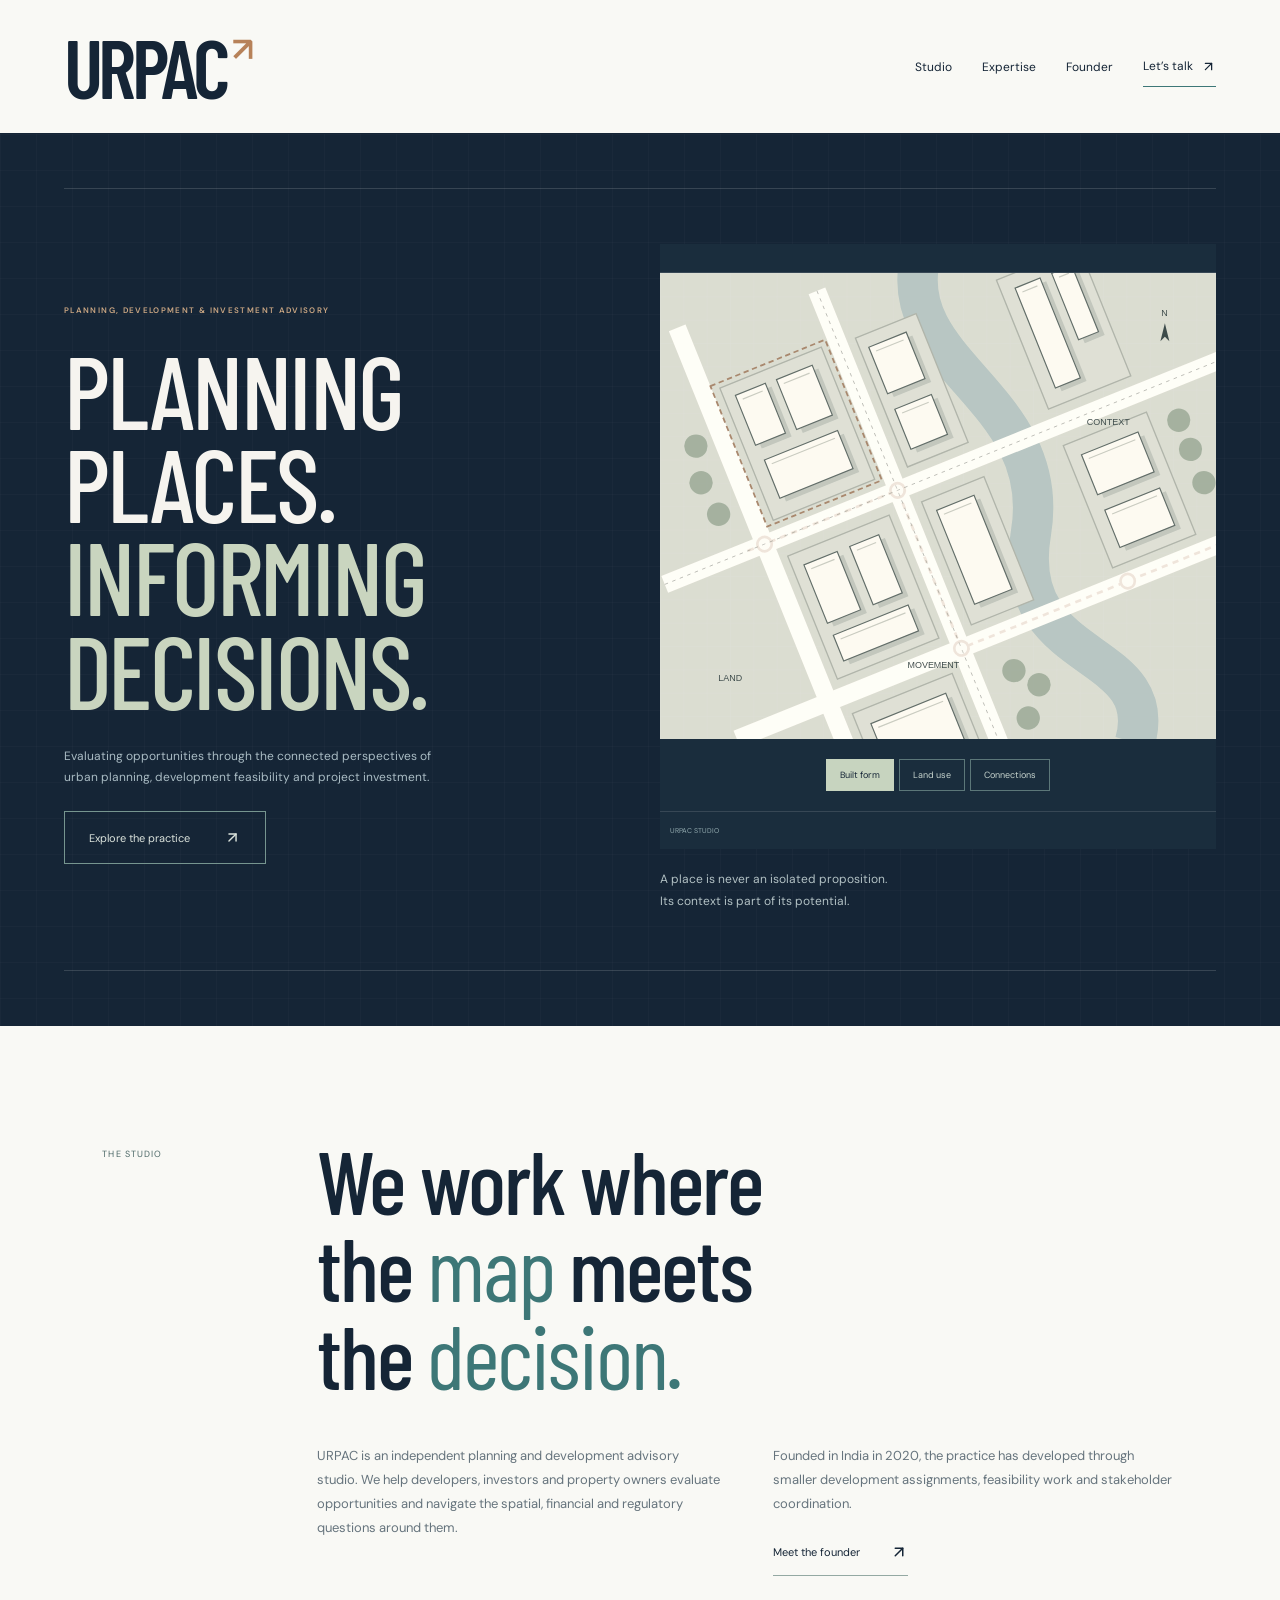
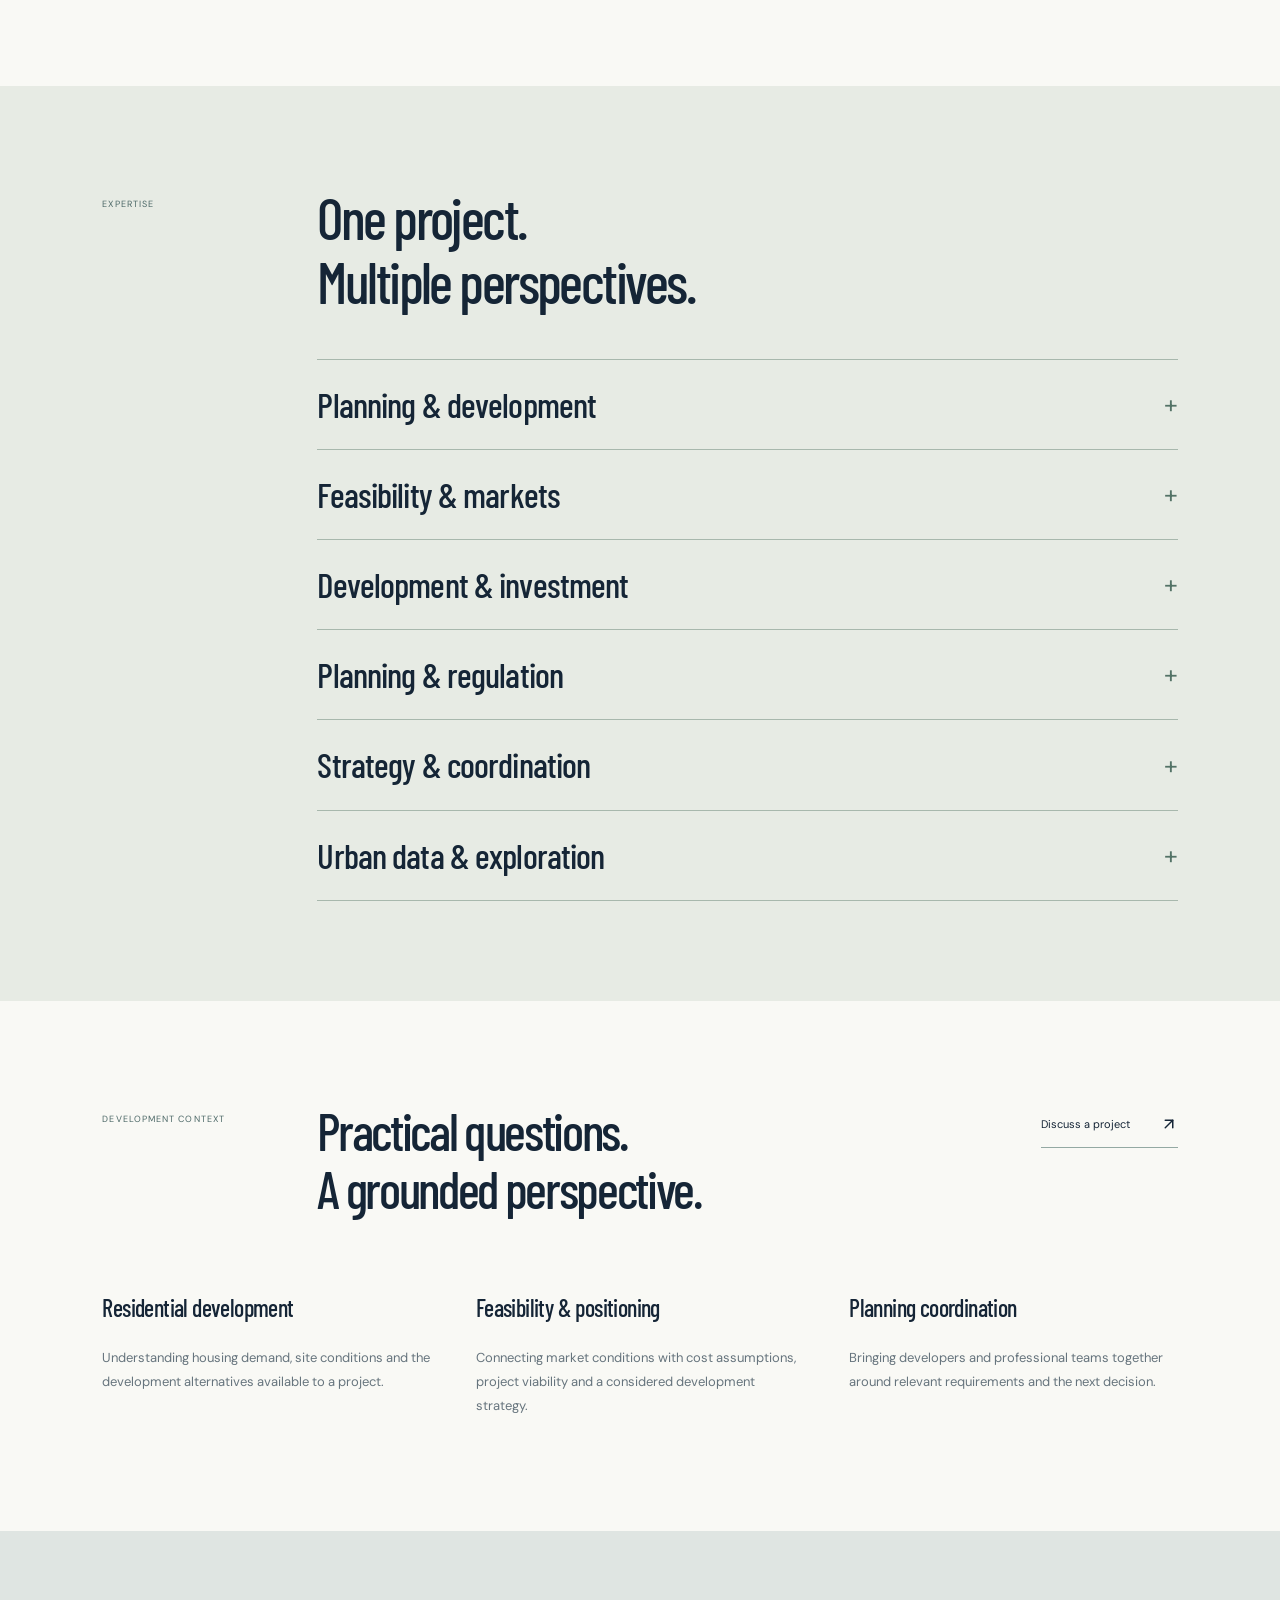
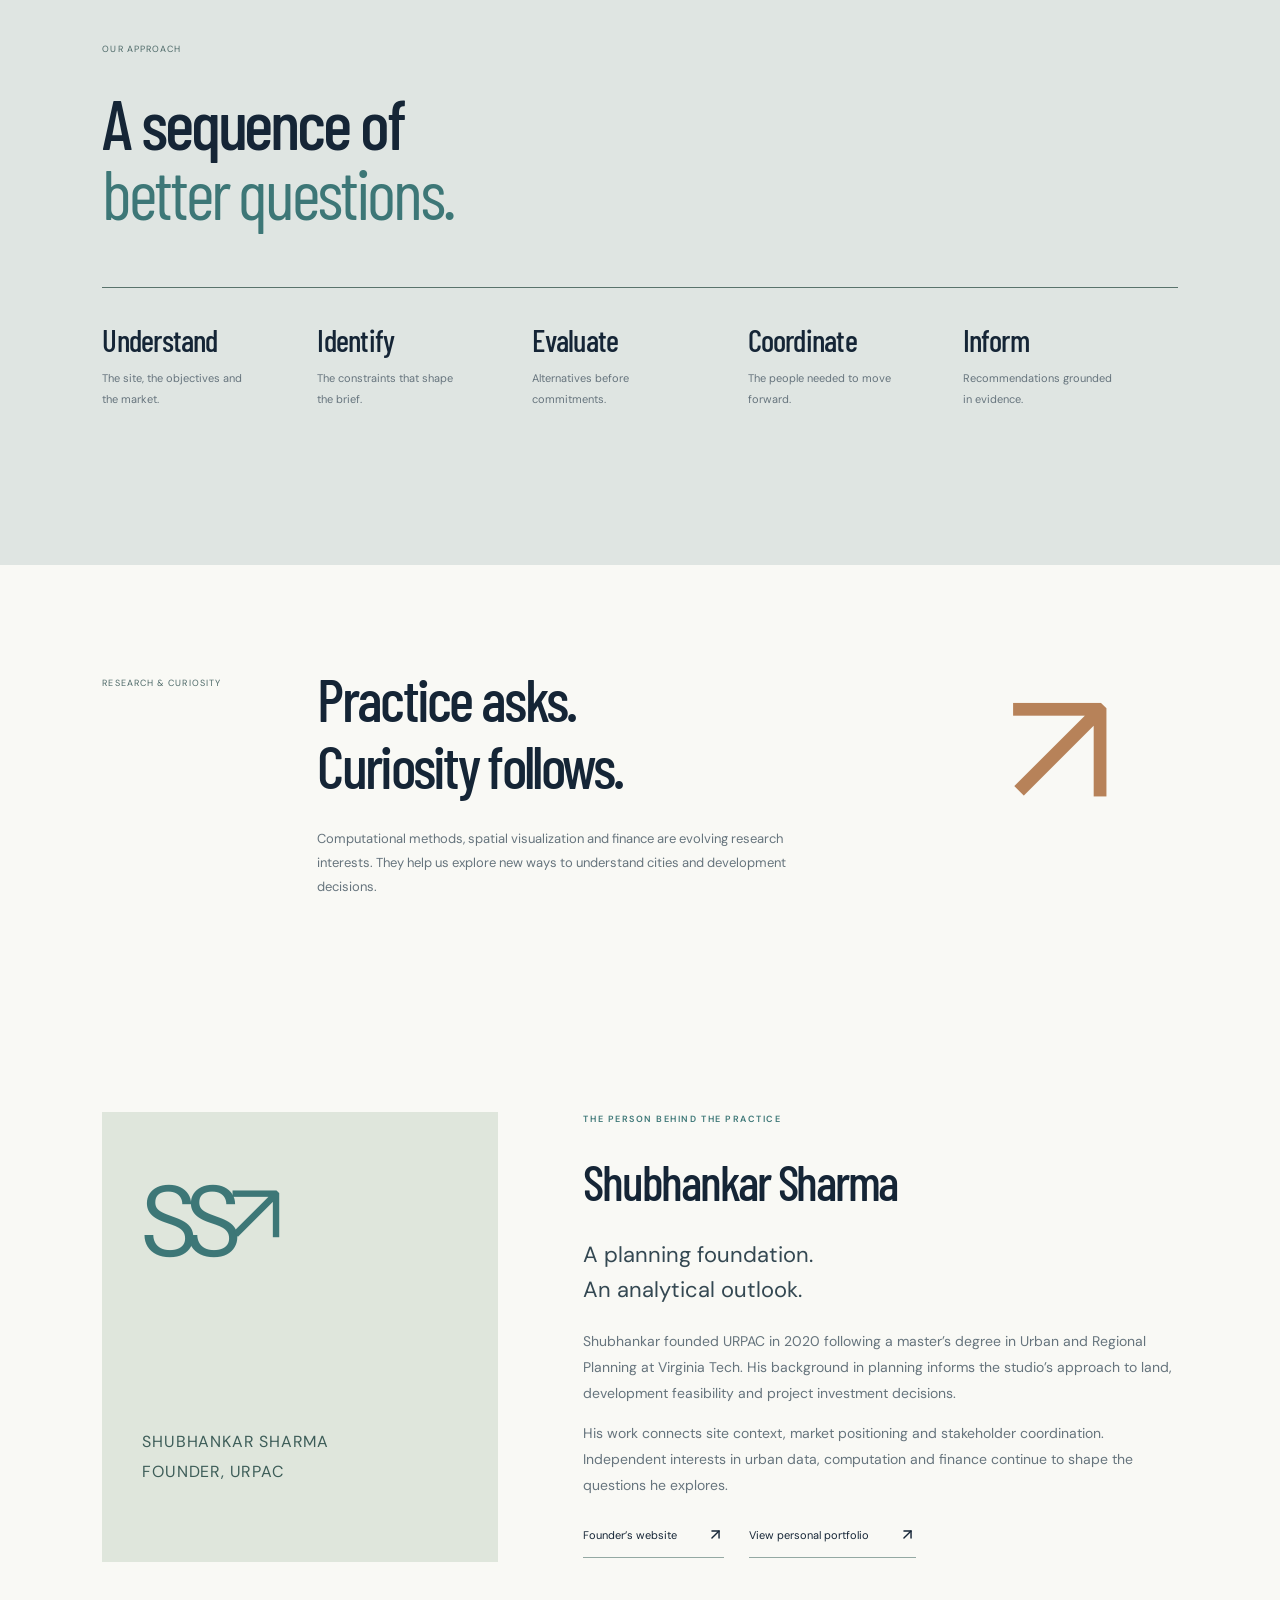
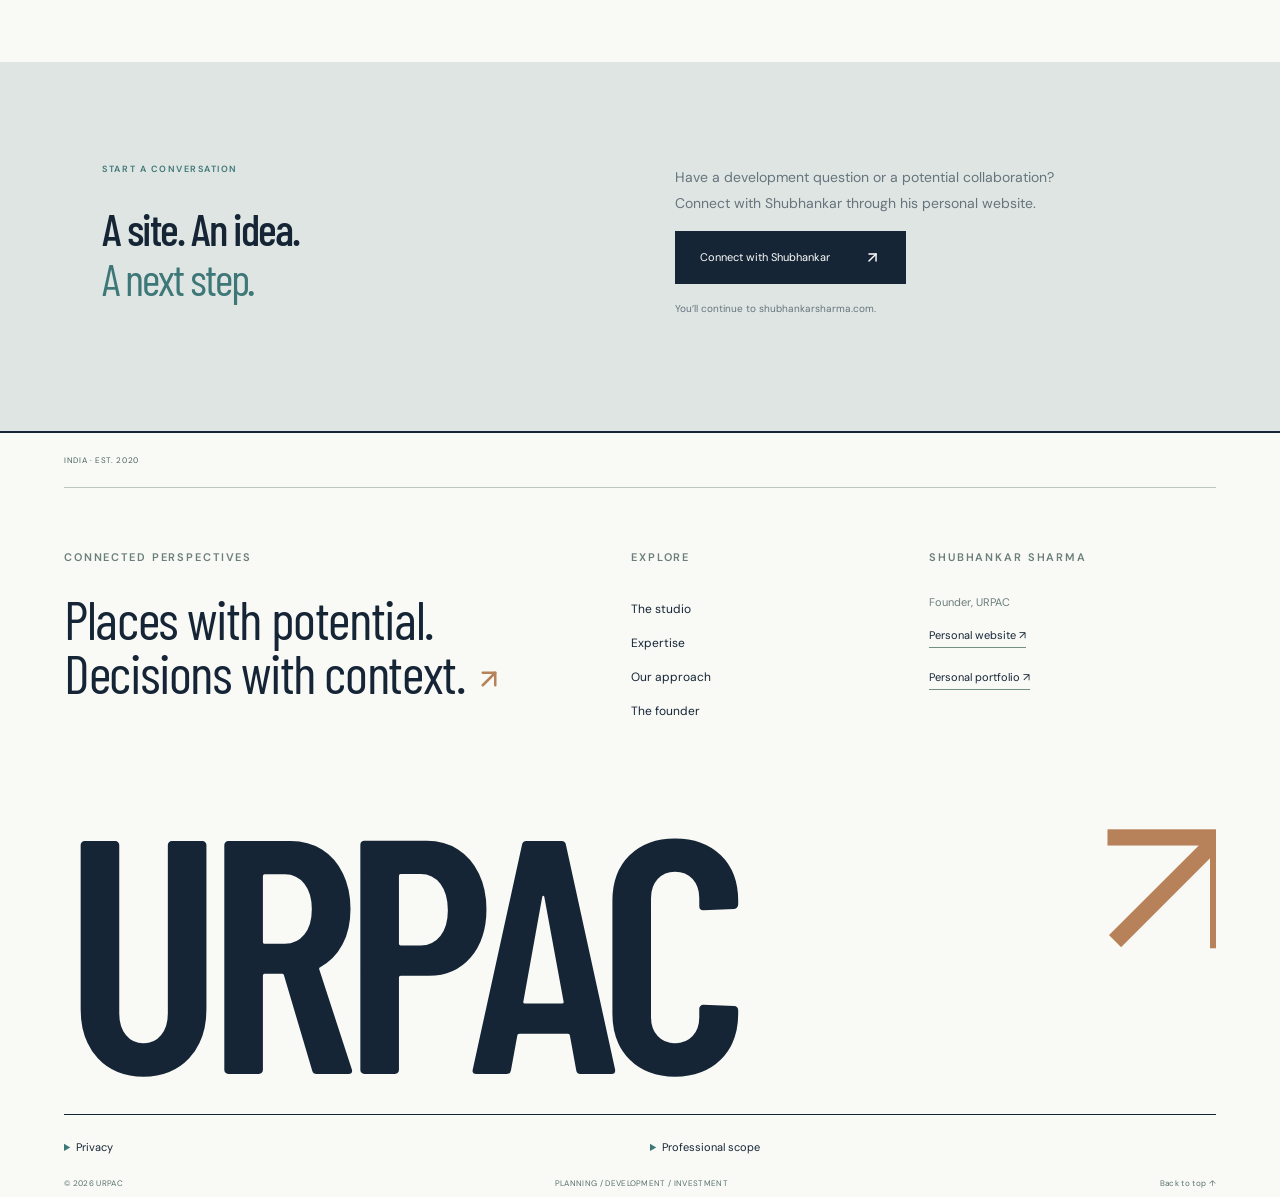
==== commit 4248f2f2: "Simplify URPAC website labels" ====
--- a/about/index.html
+++ b/about/index.html
@@ -19,6 +19,6 @@
 <script defer src="/js/main.js"></script>
 </head>
 <body>
-<div id="root"><a class="skip" href="#main">Skip to content</a><header class="studio-header simple-header"><a href="/" class="studio-wordmark">URPAC<span class="masthead-dot">↗</span></a><nav aria-label="Main navigation" class="simple-nav"><a href="/#studio" class="">Studio</a><a href="/#expertise" class="">Expertise</a><a href="/#founder" class="">Founder</a><a href="/#contact" class="">Let’s talk <svg xmlns="http://www.w3.org/2000/svg" width="15" height="15" viewBox="0 0 24 24" fill="none" stroke="currentColor" stroke-width="2" stroke-linecap="round" stroke-linejoin="round" class="lucide lucide-arrow-up-right"><path d="M7 7h10v10"></path><path d="M7 17 17 7"></path></svg></a></nav></header><main id="main"><section class="studio-hero"><div class="sheet-corner"><span>LAND IN CONTEXT</span><span>LAND / PEOPLE / CAPITAL</span></div><div class="studio-hero-main"><div><p class="eyebrow">PLANNING, DEVELOPMENT &amp; INVESTMENT ADVISORY</p><h1>PLANNING<br/>PLACES.<br/><span>INFORMING<br/>DECISIONS.</span></h1><p>Evaluating opportunities through the connected perspectives of urban planning, development feasibility and project investment.</p><a href="/#expertise" class="action">Explore the practice<svg xmlns="http://www.w3.org/2000/svg" width="17" height="17" viewBox="0 0 24 24" fill="none" stroke="currentColor" stroke-width="2" stroke-linecap="round" stroke-linejoin="round" class="lucide lucide-arrow-up-right"><path d="M7 7h10v10"></path><path d="M7 17 17 7"></path></svg></a></div><div class="studio-drawing"><div class="urban-map map-built-form"><div class="map-top"><span>URBAN CONTEXT</span><span>SCHEMATIC STUDY</span></div><svg viewBox="0 0 620 520" role="img" aria-label="Illustrative urban diagram showing built form, not a real location"><defs><pattern id="grid-blocksi" width="26" height="26" patternUnits="userSpaceOnUse"><path d="M26 0H0V26" fill="none" stroke="#d8ddd7" stroke-width=".5"></path></pattern></defs><rect width="620" height="520" fill="url(#grid-blocksi)"></rect><g transform="translate(50 20) rotate(-22 280 250)"><path d="M350 -30C280 70 430 170 350 300S440 470 370 560" stroke="#a9c5c5" stroke-width="45" fill="none"></path><path d="M-50 200H620M230 -40V580M-40 390H650M70 -60V600" stroke="#faf9f5" stroke-width="20"></path><path d="M-50 200H620M230 -40V580" stroke="#b5bcb5" stroke-width="1" stroke-dasharray="4 5"></path><g class="map-parcels" stroke="#a9b3a6" stroke-width="1.5" fill="#d7ddd0"><rect x="89" y="20" width="122" height="159"></rect><rect x="89" y="222" width="122" height="148"></rect><rect x="250" y="222" width="75" height="148"></rect><rect x="90" y="412" width="120" height="115"></rect><rect x="420" y="223" width="100" height="147"></rect><rect x="250" y="25" width="73" height="155"></rect><rect x="420" y="24" width="99" height="155"></rect></g><g class="map-buildings" fill="#f7f5ed" stroke="#596e69" stroke-width="1.3"><g><rect x="107" y="40" width="36" height="60" fill="#bac4ba" stroke="none"></rect><rect x="102" y="34" width="36" height="60"></rect><path d="M108 41h24" stroke="#c2c9bc"></path></g><g><rect x="156" y="41" width="43" height="60" fill="#bac4ba" stroke="none"></rect><rect x="151" y="35" width="43" height="60"></rect><path d="M157 42h31" stroke="#c2c9bc"></path></g><g><rect x="110" y="119" width="88" height="46" fill="#bac4ba" stroke="none"></rect><rect x="105" y="113" width="88" height="46"></rect><path d="M111 120h76" stroke="#c2c9bc"></path></g><g><rect x="107" y="244" width="40" height="70" fill="#bac4ba" stroke="none"></rect><rect x="102" y="238" width="40" height="70"></rect><path d="M108 245h28" stroke="#c2c9bc"></path></g><g><rect x="162" y="244" width="35" height="70" fill="#bac4ba" stroke="none"></rect><rect x="157" y="238" width="35" height="70"></rect><path d="M163 245h23" stroke="#c2c9bc"></path></g><g><rect x="108" y="329" width="90" height="31" fill="#bac4ba" stroke="none"></rect><rect x="103" y="323" width="90" height="31"></rect><path d="M109 330h78" stroke="#c2c9bc"></path></g><g><rect x="267" y="243" width="45" height="113" fill="#bac4ba" stroke="none"></rect><rect x="262" y="237" width="45" height="113"></rect><path d="M268 244h33" stroke="#c2c9bc"></path></g><g><rect x="110" y="436" width="90" height="70" fill="#bac4ba" stroke="none"></rect><rect x="105" y="430" width="90" height="70"></rect><path d="M111 437h78" stroke="#c2c9bc"></path></g><g><rect x="441" y="46" width="30" height="120" fill="#bac4ba" stroke="none"></rect><rect x="436" y="40" width="30" height="120"></rect><path d="M442 47h18" stroke="#c2c9bc"></path></g><g><rect x="485" y="46" width="24" height="80" fill="#bac4ba" stroke="none"></rect><rect x="480" y="40" width="24" height="80"></rect><path d="M486 47h12" stroke="#c2c9bc"></path></g><g><rect x="440" y="246" width="68" height="48" fill="#bac4ba" stroke="none"></rect><rect x="435" y="240" width="68" height="48"></rect><path d="M441 247h56" stroke="#c2c9bc"></path></g><g><rect x="441" y="313" width="66" height="45" fill="#bac4ba" stroke="none"></rect><rect x="436" y="307" width="66" height="45"></rect><path d="M442 314h54" stroke="#c2c9bc"></path></g><g><rect x="265" y="46" width="45" height="56" fill="#bac4ba" stroke="none"></rect><rect x="260" y="40" width="45" height="56"></rect><path d="M266 47h33" stroke="#c2c9bc"></path></g><g><rect x="266" y="121" width="44" height="48" fill="#bac4ba" stroke="none"></rect><rect x="261" y="115" width="44" height="48"></rect><path d="M267 122h32" stroke="#c2c9bc"></path></g></g><g fill="#7b9b7b"><circle cx="40" cy="70" r="13" opacity=".65"></circle><circle cx="30" cy="110" r="13" opacity=".65"></circle><circle cx="35" cy="150" r="13" opacity=".65"></circle><circle cx="550" cy="245" r="13" opacity=".65"></circle><circle cx="550" cy="280" r="13" opacity=".65"></circle><circle cx="550" cy="320" r="13" opacity=".65"></circle><circle cx="275" cy="435" r="13" opacity=".65"></circle><circle cx="295" cy="460" r="13" opacity=".65"></circle><circle cx="270" cy="490" r="13" opacity=".65"></circle></g><g class="connection-lines" stroke="#b78259" stroke-width="3" fill="#faf8f2"><path d="M50 200H230V390H540" fill="none" stroke-dasharray="7 6"></path><circle cx="70" cy="200" r="8"></circle><circle cx="230" cy="200" r="8"></circle><circle cx="230" cy="390" r="8"></circle><circle cx="430" cy="390" r="8"></circle></g><rect x="80" y="14" width="138" height="169" fill="none" stroke="#b78259" stroke-width="2" stroke-dasharray="6 4"></rect></g><g fill="#344d4e" font-family="Arial" font-size="10"><text x="65" y="455">LAND</text><text x="276" y="440">MOVEMENT</text><text x="476" y="170">CONTEXT</text><text x="559" y="48">N</text><path d="M563 56l-5 20 5-5 5 5z"></path></g></svg><div class="map-controls" aria-label="Diagram layers"><button aria-pressed="true">Built form</button><button aria-pressed="false">Land use</button><button aria-pressed="false">Connections</button></div><div class="map-bottom"><span>Illustrative diagram · No real site data</span><span>URPAC STUDIO</span></div></div><p> A place is never an isolated proposition.<br/>Its context is part of its potential.</p></div></div><div class="sheet-bottom"><span>INDEPENDENT STUDIO · INDIA · EST. 2020</span><span>SCROLL TO EXPLORE ↓</span></div></section><section id="studio" class="studio-intro section"><div class="section-ref">THE STUDIO</div><div><h2>We work where<br/>the <em>map</em> meets<br/>the <em>decision.</em></h2><div class="intro-columns"><p>URPAC is an independent planning and development advisory studio. We help developers, investors and property owners evaluate opportunities and navigate the spatial, financial and regulatory questions around them.</p><div><p>Founded in India in 2020, the practice has developed through smaller development assignments, feasibility work and stakeholder coordination.</p><a href="/#founder" class="text-link">Meet the founder<svg xmlns="http://www.w3.org/2000/svg" width="18" height="18" viewBox="0 0 24 24" fill="none" stroke="currentColor" stroke-width="2" stroke-linecap="round" stroke-linejoin="round" class="lucide lucide-arrow-up-right"><path d="M7 7h10v10"></path><path d="M7 17 17 7"></path></svg></a></div></div></div></section><section id="expertise" class="section studio-expertise"><div class="section-ref">EXPERTISE</div><div class="expertise-index"><h2>One project.<br/>Multiple perspectives.</h2><details><summary><h3>Planning &amp; development</h3><span class="expand-sign">+</span></summary><div class="expertise-expanded"><p>Understand the possibilities of a site and connect them with a considered development strategy.</p><div><ul><li>Site and land-use evaluation</li><li>Development alternatives and spatial priorities</li><li>Project coordination and development guidance</li></ul><p class="small">Engagement scope is shaped by the site, objectives and applicable local framework.</p></div></div></details><details><summary><h3>Feasibility &amp; markets</h3><span class="expand-sign">+</span></summary><div class="expertise-expanded"><p>Test development ideas against market demand, site conditions and project viability.</p><div><ul><li>Residential demand and market positioning</li><li>Development alternatives and feasibility studies</li><li>Project viability and cost considerations</li></ul><p class="small">Assumptions and information gaps are made explicit; a feasibility study is not a guarantee of project performance.</p></div></div></details><details><summary><h3>Development &amp; investment</h3><span class="expand-sign">+</span></summary><div class="expertise-expanded"><p>Bring project cash flows, costs and capital requirements into the same decision framework.</p><div><ul><li>Project-level cash-flow analysis</li><li>Investment feasibility and return scenarios</li><li>Cost sensitivities and capital-allocation alternatives</li></ul><p class="small">Project-level analytical work, not securities advice, brokerage or a claim of regulated investment-adviser status.</p></div></div></details><details><summary><h3>Planning &amp; regulation</h3><span class="expand-sign">+</span></summary><div class="expertise-expanded"><p>Identify relevant requirements and coordinate the information needed for a structured approvals process.</p><div><ul><li>Zoning and land-use interpretation</li><li>Development permission and compliance assessment</li><li>Coordination with relevant planning authorities</li></ul><p class="small">Requirements depend on jurisdiction and current rules. Permit decisions remain with the relevant authorities; approvals are not guaranteed.</p></div></div></details><details><summary><h3>Strategy &amp; coordination</h3><span class="expand-sign">+</span></summary><div class="expertise-expanded"><p>Align developers, property owners and professional teams around a workable project direction.</p><div><ul><li>Project objectives and development priorities</li><li>Coordination with architects, consultants and owners</li><li>Alignment of market, financial and regulatory considerations</li></ul><p class="small">The studio works alongside appropriately qualified professionals according to each engagement.</p></div></div></details><details><summary><h3>Urban data &amp; exploration</h3><span class="expand-sign">+</span></summary><div class="expertise-expanded"><p>Explore spatial analysis, visualization and computation as tools for asking better planning questions.</p><div><ul><li>Exploratory spatial analysis and visualization</li><li>Development scenarios and planning-tool prototypes</li><li>Independent computational research</li></ul><p class="small">An evolving exploratory research direction, not a record of completed commercial computational engagements.</p></div></div></details></div></section><section id="work" class="section studio-work"><div class="work-title"><div class="section-ref">DEVELOPMENT CONTEXT</div><h2>Practical questions.<br/>A grounded perspective.</h2><a href="/#contact" class="text-link">Discuss a project<svg xmlns="http://www.w3.org/2000/svg" width="18" height="18" viewBox="0 0 24 24" fill="none" stroke="currentColor" stroke-width="2" stroke-linecap="round" stroke-linejoin="round" class="lucide lucide-arrow-up-right"><path d="M7 7h10v10"></path><path d="M7 17 17 7"></path></svg></a></div><div class="three-col"><div><h3>Residential development</h3><p>Understanding housing demand, site conditions and the development alternatives available to a project.</p></div><div><h3>Feasibility &amp; positioning</h3><p>Connecting market conditions with cost assumptions, project viability and a considered development strategy.</p></div><div><h3>Planning coordination</h3><p>Bringing developers and professional teams together around relevant requirements and the next decision.</p></div></div></section><section id="approach" class="studio-process section"><div class="section-ref">OUR APPROACH</div><h2>A sequence of<br/><em>better questions.</em></h2><div class="process-line"><div><h3>Understand</h3><p>The site, the objectives and the market.</p></div><div><h3>Identify</h3><p>The constraints that shape the brief.</p></div><div><h3>Evaluate</h3><p>Alternatives before commitments.</p></div><div><h3>Coordinate</h3><p>The people needed to move forward.</p></div><div><h3>Inform</h3><p>Recommendations grounded in evidence.</p></div></div></section><section id="research" class="studio-fieldnote section"><p class="section-ref">RESEARCH &amp; CURIOSITY</p><div><h2>Practice asks.<br/>Curiosity follows.</h2><p>Computational methods, spatial visualization and finance are evolving research interests. They help us explore new ways to understand cities and development decisions.</p></div><span class="fieldnote-mark" aria-hidden="true">↗</span></section><section id="founder" class="section founder"><div class="founder-panel"><div class="founder-mark">SS<span>↗</span></div><p>SHUBHANKAR SHARMA<br/>FOUNDER, URPAC</p><span>India · Established 2020</span></div><div><p class="eyebrow">THE PERSON BEHIND THE PRACTICE</p><h2>Shubhankar Sharma</h2><p class="lead">A planning foundation.<br/>An analytical outlook.</p><p>Shubhankar founded URPAC in 2020 following a master’s degree in Urban and Regional Planning at Virginia Tech. His background in planning informs the studio’s approach to land, development feasibility and project investment decisions.</p><p>His work connects site context, market positioning and stakeholder coordination. Independent interests in urban data, computation and finance continue to shape the questions he explores.</p><div class="founder-links"><a class="text-link" href="https://shubhankarsharma.com/" target="_blank" rel="noopener noreferrer">Founder’s website <svg xmlns="http://www.w3.org/2000/svg" width="17" height="17" viewBox="0 0 24 24" fill="none" stroke="currentColor" stroke-width="2" stroke-linecap="round" stroke-linejoin="round" class="lucide lucide-arrow-up-right"><path d="M7 7h10v10"></path><path d="M7 17 17 7"></path></svg></a><a class="text-link" href="https://shubhankarsharma.com/portfolio/" target="_blank" rel="noopener noreferrer">View personal portfolio <svg xmlns="http://www.w3.org/2000/svg" width="17" height="17" viewBox="0 0 24 24" fill="none" stroke="currentColor" stroke-width="2" stroke-linecap="round" stroke-linejoin="round" class="lucide lucide-arrow-up-right"><path d="M7 7h10v10"></path><path d="M7 17 17 7"></path></svg></a></div></div></section><section id="contact" class="section contact-simple"><div><p class="eyebrow">START A CONVERSATION</p><h2>A site. An idea.<br/><em>A next step.</em></h2></div><div><p>Have a development question or a potential collaboration? Connect with Shubhankar through his personal website.</p><a class="action" href="https://shubhankarsharma.com/" target="_blank" rel="noopener noreferrer">Connect with Shubhankar <svg xmlns="http://www.w3.org/2000/svg" width="17" height="17" viewBox="0 0 24 24" fill="none" stroke="currentColor" stroke-width="2" stroke-linecap="round" stroke-linejoin="round" class="lucide lucide-arrow-up-right"><path d="M7 7h10v10"></path><path d="M7 17 17 7"></path></svg></a><p class="contact-caption">You’ll continue to shubhankarsharma.com.</p></div></section></main><footer class="studio-footer"><div class="footer-sheet-head"><span>INDEPENDENT PLANNING STUDIO</span><span>INDIA · EST. 2020</span></div><div class="studio-footer-grid"><div><p class="eyebrow">CONNECTED PERSPECTIVES</p><a href="/#contact" class="footer-question">Places with potential.<br/>Decisions with context. <svg xmlns="http://www.w3.org/2000/svg" width="30" height="30" viewBox="0 0 24 24" fill="none" stroke="currentColor" stroke-width="2" stroke-linecap="round" stroke-linejoin="round" class="lucide lucide-arrow-up-right"><path d="M7 7h10v10"></path><path d="M7 17 17 7"></path></svg></a></div><div class="studio-footer-index"><p class="eyebrow">EXPLORE</p><a href="/#studio" class="">The studio</a><a href="/#expertise" class="">Expertise</a><a href="/#approach" class="">Our approach</a><a href="/#founder" class="">The founder</a></div><div class="studio-footer-note"><p class="eyebrow">SHUBHANKAR SHARMA</p><p>Founder, URPAC</p><a href="https://shubhankarsharma.com/">Personal website ↗</a><br/><br/><a href="https://shubhankarsharma.com/portfolio/">Personal portfolio ↗</a></div></div><a href="/" class="footer-masthead">URPAC<span>↗</span></a><div class="footer-notices"><details id="privacy"><summary>Privacy</summary><p>This website has no enquiry form, analytics or marketing cookies. External links take you to websites with their own privacy practices. Google Fonts receives technical request information when fonts load; the hosting provider may retain access logs.</p></details><details id="scope"><summary>Professional scope</summary><p>URPAC provides project-level planning and development analysis. Financial scenarios are not guaranteed returns or securities advice. Regulatory decisions remain with the relevant authorities. The urban diagram is schematic; the linked portfolio is Shubhankar Sharma’s personal work.</p></details></div><div class="studio-footer-bottom"><span data-copyright>© 2026 URPAC</span><span>PLANNING / DEVELOPMENT / INVESTMENT</span><a href="#main">Back to top ↑</a></div></footer></div>
+<div id="root"><a class="skip" href="#main">Skip to content</a><header class="studio-header simple-header"><a href="/" class="studio-wordmark">URPAC<span class="masthead-dot">↗</span></a><nav aria-label="Main navigation" class="simple-nav"><a href="/#studio" class="">Studio</a><a href="/#expertise" class="">Expertise</a><a href="/#founder" class="">Founder</a><a href="/#contact" class="">Let’s talk <svg xmlns="http://www.w3.org/2000/svg" width="15" height="15" viewBox="0 0 24 24" fill="none" stroke="currentColor" stroke-width="2" stroke-linecap="round" stroke-linejoin="round" class="lucide lucide-arrow-up-right"><path d="M7 7h10v10"></path><path d="M7 17 17 7"></path></svg></a></nav></header><main id="main"><section class="studio-hero"><div class="sheet-corner"></div><div class="studio-hero-main"><div><p class="eyebrow">PLANNING, DEVELOPMENT &amp; INVESTMENT ADVISORY</p><h1>PLANNING<br/>PLACES.<br/><span>INFORMING<br/>DECISIONS.</span></h1><p>Evaluating opportunities through the connected perspectives of urban planning, development feasibility and project investment.</p><a href="/#expertise" class="action">Explore the practice<svg xmlns="http://www.w3.org/2000/svg" width="17" height="17" viewBox="0 0 24 24" fill="none" stroke="currentColor" stroke-width="2" stroke-linecap="round" stroke-linejoin="round" class="lucide lucide-arrow-up-right"><path d="M7 7h10v10"></path><path d="M7 17 17 7"></path></svg></a></div><div class="studio-drawing"><div class="urban-map map-built-form"><div class="map-top"></div><svg viewBox="0 0 620 520" role="img" aria-label="Illustrative urban diagram showing built form, not a real location"><defs><pattern id="grid-blocksi" width="26" height="26" patternUnits="userSpaceOnUse"><path d="M26 0H0V26" fill="none" stroke="#d8ddd7" stroke-width=".5"></path></pattern></defs><rect width="620" height="520" fill="url(#grid-blocksi)"></rect><g transform="translate(50 20) rotate(-22 280 250)"><path d="M350 -30C280 70 430 170 350 300S440 470 370 560" stroke="#a9c5c5" stroke-width="45" fill="none"></path><path d="M-50 200H620M230 -40V580M-40 390H650M70 -60V600" stroke="#faf9f5" stroke-width="20"></path><path d="M-50 200H620M230 -40V580" stroke="#b5bcb5" stroke-width="1" stroke-dasharray="4 5"></path><g class="map-parcels" stroke="#a9b3a6" stroke-width="1.5" fill="#d7ddd0"><rect x="89" y="20" width="122" height="159"></rect><rect x="89" y="222" width="122" height="148"></rect><rect x="250" y="222" width="75" height="148"></rect><rect x="90" y="412" width="120" height="115"></rect><rect x="420" y="223" width="100" height="147"></rect><rect x="250" y="25" width="73" height="155"></rect><rect x="420" y="24" width="99" height="155"></rect></g><g class="map-buildings" fill="#f7f5ed" stroke="#596e69" stroke-width="1.3"><g><rect x="107" y="40" width="36" height="60" fill="#bac4ba" stroke="none"></rect><rect x="102" y="34" width="36" height="60"></rect><path d="M108 41h24" stroke="#c2c9bc"></path></g><g><rect x="156" y="41" width="43" height="60" fill="#bac4ba" stroke="none"></rect><rect x="151" y="35" width="43" height="60"></rect><path d="M157 42h31" stroke="#c2c9bc"></path></g><g><rect x="110" y="119" width="88" height="46" fill="#bac4ba" stroke="none"></rect><rect x="105" y="113" width="88" height="46"></rect><path d="M111 120h76" stroke="#c2c9bc"></path></g><g><rect x="107" y="244" width="40" height="70" fill="#bac4ba" stroke="none"></rect><rect x="102" y="238" width="40" height="70"></rect><path d="M108 245h28" stroke="#c2c9bc"></path></g><g><rect x="162" y="244" width="35" height="70" fill="#bac4ba" stroke="none"></rect><rect x="157" y="238" width="35" height="70"></rect><path d="M163 245h23" stroke="#c2c9bc"></path></g><g><rect x="108" y="329" width="90" height="31" fill="#bac4ba" stroke="none"></rect><rect x="103" y="323" width="90" height="31"></rect><path d="M109 330h78" stroke="#c2c9bc"></path></g><g><rect x="267" y="243" width="45" height="113" fill="#bac4ba" stroke="none"></rect><rect x="262" y="237" width="45" height="113"></rect><path d="M268 244h33" stroke="#c2c9bc"></path></g><g><rect x="110" y="436" width="90" height="70" fill="#bac4ba" stroke="none"></rect><rect x="105" y="430" width="90" height="70"></rect><path d="M111 437h78" stroke="#c2c9bc"></path></g><g><rect x="441" y="46" width="30" height="120" fill="#bac4ba" stroke="none"></rect><rect x="436" y="40" width="30" height="120"></rect><path d="M442 47h18" stroke="#c2c9bc"></path></g><g><rect x="485" y="46" width="24" height="80" fill="#bac4ba" stroke="none"></rect><rect x="480" y="40" width="24" height="80"></rect><path d="M486 47h12" stroke="#c2c9bc"></path></g><g><rect x="440" y="246" width="68" height="48" fill="#bac4ba" stroke="none"></rect><rect x="435" y="240" width="68" height="48"></rect><path d="M441 247h56" stroke="#c2c9bc"></path></g><g><rect x="441" y="313" width="66" height="45" fill="#bac4ba" stroke="none"></rect><rect x="436" y="307" width="66" height="45"></rect><path d="M442 314h54" stroke="#c2c9bc"></path></g><g><rect x="265" y="46" width="45" height="56" fill="#bac4ba" stroke="none"></rect><rect x="260" y="40" width="45" height="56"></rect><path d="M266 47h33" stroke="#c2c9bc"></path></g><g><rect x="266" y="121" width="44" height="48" fill="#bac4ba" stroke="none"></rect><rect x="261" y="115" width="44" height="48"></rect><path d="M267 122h32" stroke="#c2c9bc"></path></g></g><g fill="#7b9b7b"><circle cx="40" cy="70" r="13" opacity=".65"></circle><circle cx="30" cy="110" r="13" opacity=".65"></circle><circle cx="35" cy="150" r="13" opacity=".65"></circle><circle cx="550" cy="245" r="13" opacity=".65"></circle><circle cx="550" cy="280" r="13" opacity=".65"></circle><circle cx="550" cy="320" r="13" opacity=".65"></circle><circle cx="275" cy="435" r="13" opacity=".65"></circle><circle cx="295" cy="460" r="13" opacity=".65"></circle><circle cx="270" cy="490" r="13" opacity=".65"></circle></g><g class="connection-lines" stroke="#b78259" stroke-width="3" fill="#faf8f2"><path d="M50 200H230V390H540" fill="none" stroke-dasharray="7 6"></path><circle cx="70" cy="200" r="8"></circle><circle cx="230" cy="200" r="8"></circle><circle cx="230" cy="390" r="8"></circle><circle cx="430" cy="390" r="8"></circle></g><rect x="80" y="14" width="138" height="169" fill="none" stroke="#b78259" stroke-width="2" stroke-dasharray="6 4"></rect></g><g fill="#344d4e" font-family="Arial" font-size="10"><text x="65" y="455">LAND</text><text x="276" y="440">MOVEMENT</text><text x="476" y="170">CONTEXT</text><text x="559" y="48">N</text><path d="M563 56l-5 20 5-5 5 5z"></path></g></svg><div class="map-controls" aria-label="Diagram layers"><button aria-pressed="true">Built form</button><button aria-pressed="false">Land use</button><button aria-pressed="false">Connections</button></div><div class="map-bottom"><span>URPAC STUDIO</span></div></div><p> A place is never an isolated proposition.<br/>Its context is part of its potential.</p></div></div><div class="sheet-bottom"></div></section><section id="studio" class="studio-intro section"><div class="section-ref">THE STUDIO</div><div><h2>We work where<br/>the <em>map</em> meets<br/>the <em>decision.</em></h2><div class="intro-columns"><p>URPAC is an independent planning and development advisory studio. We help developers, investors and property owners evaluate opportunities and navigate the spatial, financial and regulatory questions around them.</p><div><p>Founded in India in 2020, the practice has developed through smaller development assignments, feasibility work and stakeholder coordination.</p><a href="/#founder" class="text-link">Meet the founder<svg xmlns="http://www.w3.org/2000/svg" width="18" height="18" viewBox="0 0 24 24" fill="none" stroke="currentColor" stroke-width="2" stroke-linecap="round" stroke-linejoin="round" class="lucide lucide-arrow-up-right"><path d="M7 7h10v10"></path><path d="M7 17 17 7"></path></svg></a></div></div></div></section><section id="expertise" class="section studio-expertise"><div class="section-ref">EXPERTISE</div><div class="expertise-index"><h2>One project.<br/>Multiple perspectives.</h2><details><summary><h3>Planning &amp; development</h3><span class="expand-sign">+</span></summary><div class="expertise-expanded"><p>Understand the possibilities of a site and connect them with a considered development strategy.</p><div><ul><li>Site and land-use evaluation</li><li>Development alternatives and spatial priorities</li><li>Project coordination and development guidance</li></ul><p class="small">Engagement scope is shaped by the site, objectives and applicable local framework.</p></div></div></details><details><summary><h3>Feasibility &amp; markets</h3><span class="expand-sign">+</span></summary><div class="expertise-expanded"><p>Test development ideas against market demand, site conditions and project viability.</p><div><ul><li>Residential demand and market positioning</li><li>Development alternatives and feasibility studies</li><li>Project viability and cost considerations</li></ul><p class="small">Assumptions and information gaps are made explicit; a feasibility study is not a guarantee of project performance.</p></div></div></details><details><summary><h3>Development &amp; investment</h3><span class="expand-sign">+</span></summary><div class="expertise-expanded"><p>Bring project cash flows, costs and capital requirements into the same decision framework.</p><div><ul><li>Project-level cash-flow analysis</li><li>Investment feasibility and return scenarios</li><li>Cost sensitivities and capital-allocation alternatives</li></ul><p class="small">Project-level analytical work, not securities advice, brokerage or a claim of regulated investment-adviser status.</p></div></div></details><details><summary><h3>Planning &amp; regulation</h3><span class="expand-sign">+</span></summary><div class="expertise-expanded"><p>Identify relevant requirements and coordinate the information needed for a structured approvals process.</p><div><ul><li>Zoning and land-use interpretation</li><li>Development permission and compliance assessment</li><li>Coordination with relevant planning authorities</li></ul><p class="small">Requirements depend on jurisdiction and current rules. Permit decisions remain with the relevant authorities; approvals are not guaranteed.</p></div></div></details><details><summary><h3>Strategy &amp; coordination</h3><span class="expand-sign">+</span></summary><div class="expertise-expanded"><p>Align developers, property owners and professional teams around a workable project direction.</p><div><ul><li>Project objectives and development priorities</li><li>Coordination with architects, consultants and owners</li><li>Alignment of market, financial and regulatory considerations</li></ul><p class="small">The studio works alongside appropriately qualified professionals according to each engagement.</p></div></div></details><details><summary><h3>Urban data &amp; exploration</h3><span class="expand-sign">+</span></summary><div class="expertise-expanded"><p>Explore spatial analysis, visualization and computation as tools for asking better planning questions.</p><div><ul><li>Exploratory spatial analysis and visualization</li><li>Development scenarios and planning-tool prototypes</li><li>Independent computational research</li></ul><p class="small">An evolving exploratory research direction, not a record of completed commercial computational engagements.</p></div></div></details></div></section><section id="work" class="section studio-work"><div class="work-title"><div class="section-ref">DEVELOPMENT CONTEXT</div><h2>Practical questions.<br/>A grounded perspective.</h2><a href="/#contact" class="text-link">Discuss a project<svg xmlns="http://www.w3.org/2000/svg" width="18" height="18" viewBox="0 0 24 24" fill="none" stroke="currentColor" stroke-width="2" stroke-linecap="round" stroke-linejoin="round" class="lucide lucide-arrow-up-right"><path d="M7 7h10v10"></path><path d="M7 17 17 7"></path></svg></a></div><div class="three-col"><div><h3>Residential development</h3><p>Understanding housing demand, site conditions and the development alternatives available to a project.</p></div><div><h3>Feasibility &amp; positioning</h3><p>Connecting market conditions with cost assumptions, project viability and a considered development strategy.</p></div><div><h3>Planning coordination</h3><p>Bringing developers and professional teams together around relevant requirements and the next decision.</p></div></div></section><section id="approach" class="studio-process section"><div class="section-ref">OUR APPROACH</div><h2>A sequence of<br/><em>better questions.</em></h2><div class="process-line"><div><h3>Understand</h3><p>The site, the objectives and the market.</p></div><div><h3>Identify</h3><p>The constraints that shape the brief.</p></div><div><h3>Evaluate</h3><p>Alternatives before commitments.</p></div><div><h3>Coordinate</h3><p>The people needed to move forward.</p></div><div><h3>Inform</h3><p>Recommendations grounded in evidence.</p></div></div></section><section id="research" class="studio-fieldnote section"><p class="section-ref">RESEARCH &amp; CURIOSITY</p><div><h2>Practice asks.<br/>Curiosity follows.</h2><p>Computational methods, spatial visualization and finance are evolving research interests. They help us explore new ways to understand cities and development decisions.</p></div><span class="fieldnote-mark" aria-hidden="true">↗</span></section><section id="founder" class="section founder"><div class="founder-panel"><div class="founder-mark">SS<span>↗</span></div><p>SHUBHANKAR SHARMA<br/>FOUNDER, URPAC</p></div><div><p class="eyebrow">THE PERSON BEHIND THE PRACTICE</p><h2>Shubhankar Sharma</h2><p class="lead">A planning foundation.<br/>An analytical outlook.</p><p>Shubhankar founded URPAC in 2020 following a master’s degree in Urban and Regional Planning at Virginia Tech. His background in planning informs the studio’s approach to land, development feasibility and project investment decisions.</p><p>His work connects site context, market positioning and stakeholder coordination. Independent interests in urban data, computation and finance continue to shape the questions he explores.</p><div class="founder-links"><a class="text-link" href="https://shubhankarsharma.com/" target="_blank" rel="noopener noreferrer">Founder’s website <svg xmlns="http://www.w3.org/2000/svg" width="17" height="17" viewBox="0 0 24 24" fill="none" stroke="currentColor" stroke-width="2" stroke-linecap="round" stroke-linejoin="round" class="lucide lucide-arrow-up-right"><path d="M7 7h10v10"></path><path d="M7 17 17 7"></path></svg></a><a class="text-link" href="https://shubhankarsharma.com/portfolio/" target="_blank" rel="noopener noreferrer">View personal portfolio <svg xmlns="http://www.w3.org/2000/svg" width="17" height="17" viewBox="0 0 24 24" fill="none" stroke="currentColor" stroke-width="2" stroke-linecap="round" stroke-linejoin="round" class="lucide lucide-arrow-up-right"><path d="M7 7h10v10"></path><path d="M7 17 17 7"></path></svg></a></div></div></section><section id="contact" class="section contact-simple"><div><p class="eyebrow">START A CONVERSATION</p><h2>A site. An idea.<br/><em>A next step.</em></h2></div><div><p>Have a development question or a potential collaboration? Connect with Shubhankar through his personal website.</p><a class="action" href="https://shubhankarsharma.com/" target="_blank" rel="noopener noreferrer">Connect with Shubhankar <svg xmlns="http://www.w3.org/2000/svg" width="17" height="17" viewBox="0 0 24 24" fill="none" stroke="currentColor" stroke-width="2" stroke-linecap="round" stroke-linejoin="round" class="lucide lucide-arrow-up-right"><path d="M7 7h10v10"></path><path d="M7 17 17 7"></path></svg></a><p class="contact-caption">You’ll continue to shubhankarsharma.com.</p></div></section></main><footer class="studio-footer"><div class="footer-sheet-head"><span>INDIA · EST. 2020</span></div><div class="studio-footer-grid"><div><p class="eyebrow">CONNECTED PERSPECTIVES</p><a href="/#contact" class="footer-question">Places with potential.<br/>Decisions with context. <svg xmlns="http://www.w3.org/2000/svg" width="30" height="30" viewBox="0 0 24 24" fill="none" stroke="currentColor" stroke-width="2" stroke-linecap="round" stroke-linejoin="round" class="lucide lucide-arrow-up-right"><path d="M7 7h10v10"></path><path d="M7 17 17 7"></path></svg></a></div><div class="studio-footer-index"><p class="eyebrow">EXPLORE</p><a href="/#studio" class="">The studio</a><a href="/#expertise" class="">Expertise</a><a href="/#approach" class="">Our approach</a><a href="/#founder" class="">The founder</a></div><div class="studio-footer-note"><p class="eyebrow">SHUBHANKAR SHARMA</p><p>Founder, URPAC</p><a href="https://shubhankarsharma.com/">Personal website ↗</a><br/><br/><a href="https://shubhankarsharma.com/portfolio/">Personal portfolio ↗</a></div></div><a href="/" class="footer-masthead">URPAC<span>↗</span></a><div class="footer-notices"><details id="privacy"><summary>Privacy</summary><p>This website has no enquiry form, analytics or marketing cookies. External links take you to websites with their own privacy practices. Google Fonts receives technical request information when fonts load; the hosting provider may retain access logs.</p></details><details id="scope"><summary>Professional scope</summary><p>URPAC provides project-level planning and development analysis. Financial scenarios are not guaranteed returns or securities advice. Regulatory decisions remain with the relevant authorities. The urban diagram is schematic; the linked portfolio is Shubhankar Sharma’s personal work.</p></details></div><div class="studio-footer-bottom"><span data-copyright>© 2026 URPAC</span><span>PLANNING / DEVELOPMENT / INVESTMENT</span><a href="#main">Back to top ↑</a></div></footer></div>
 </body>
 </html>
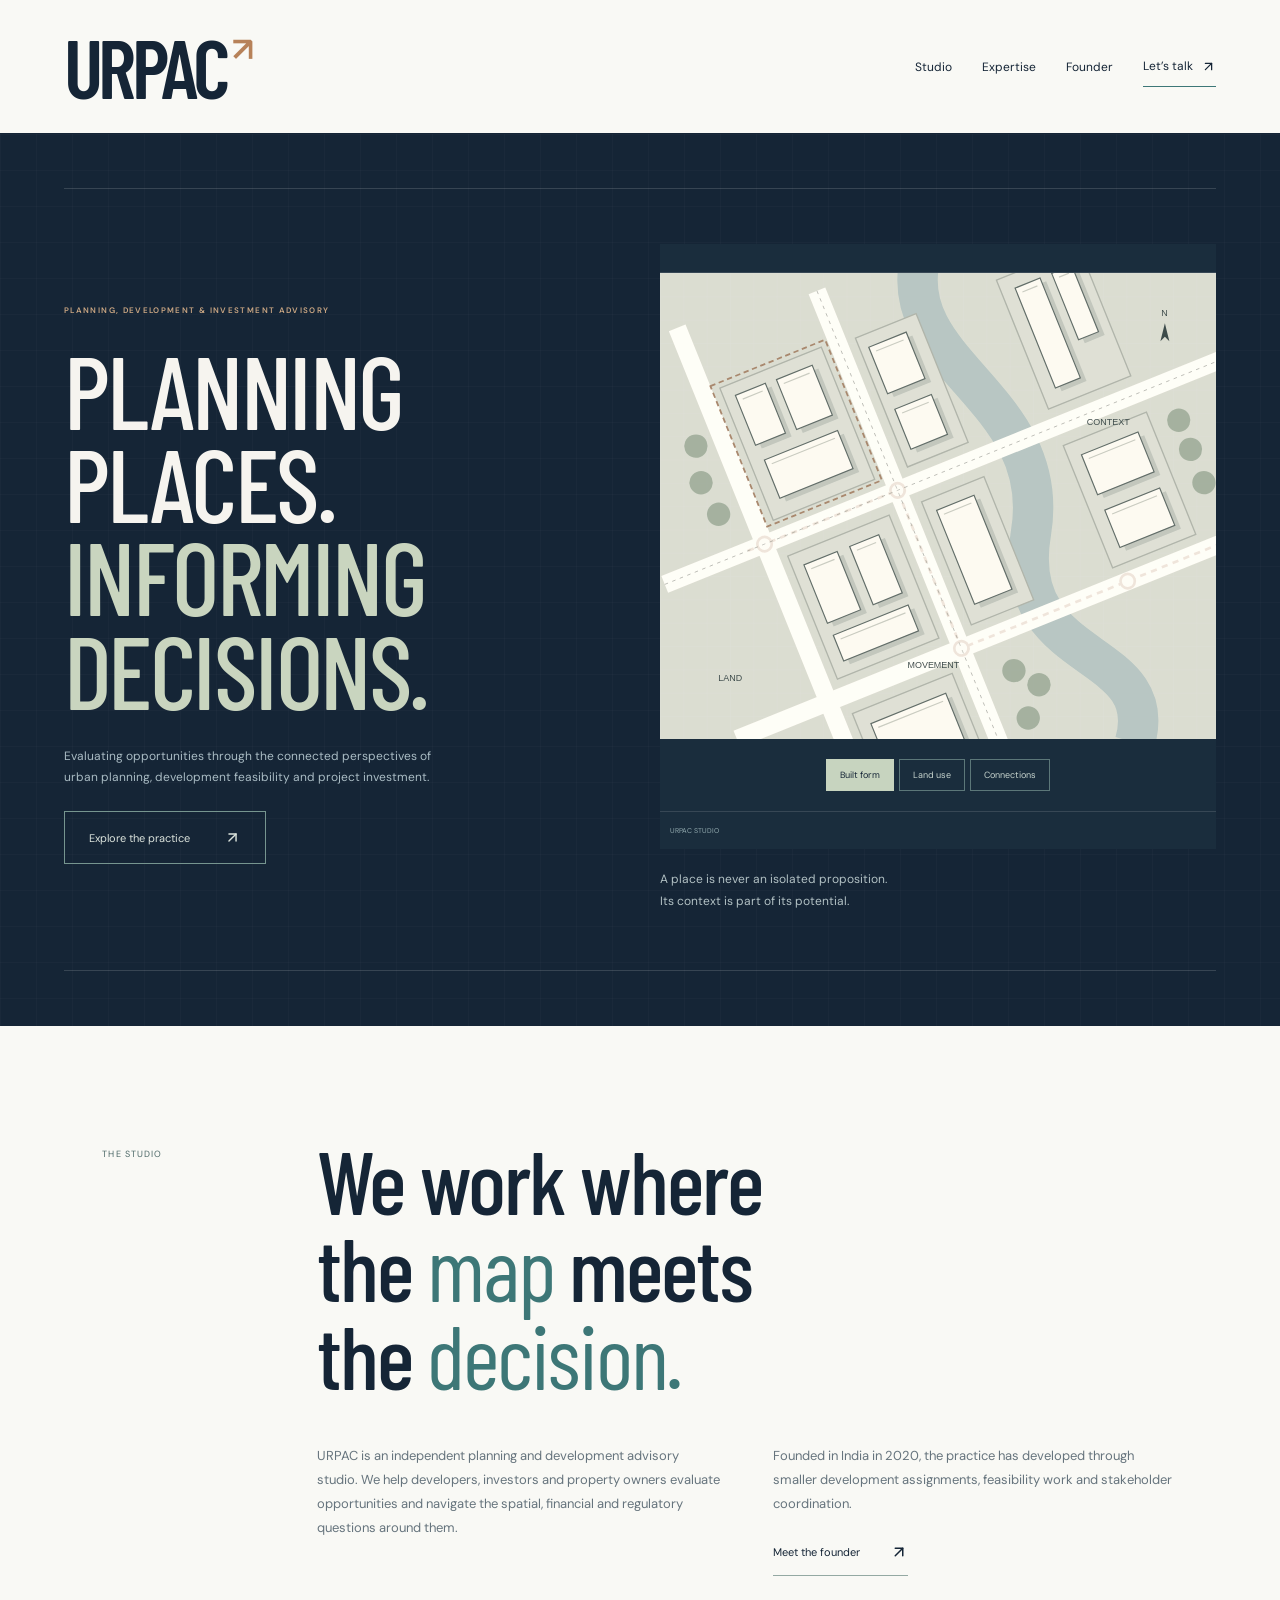
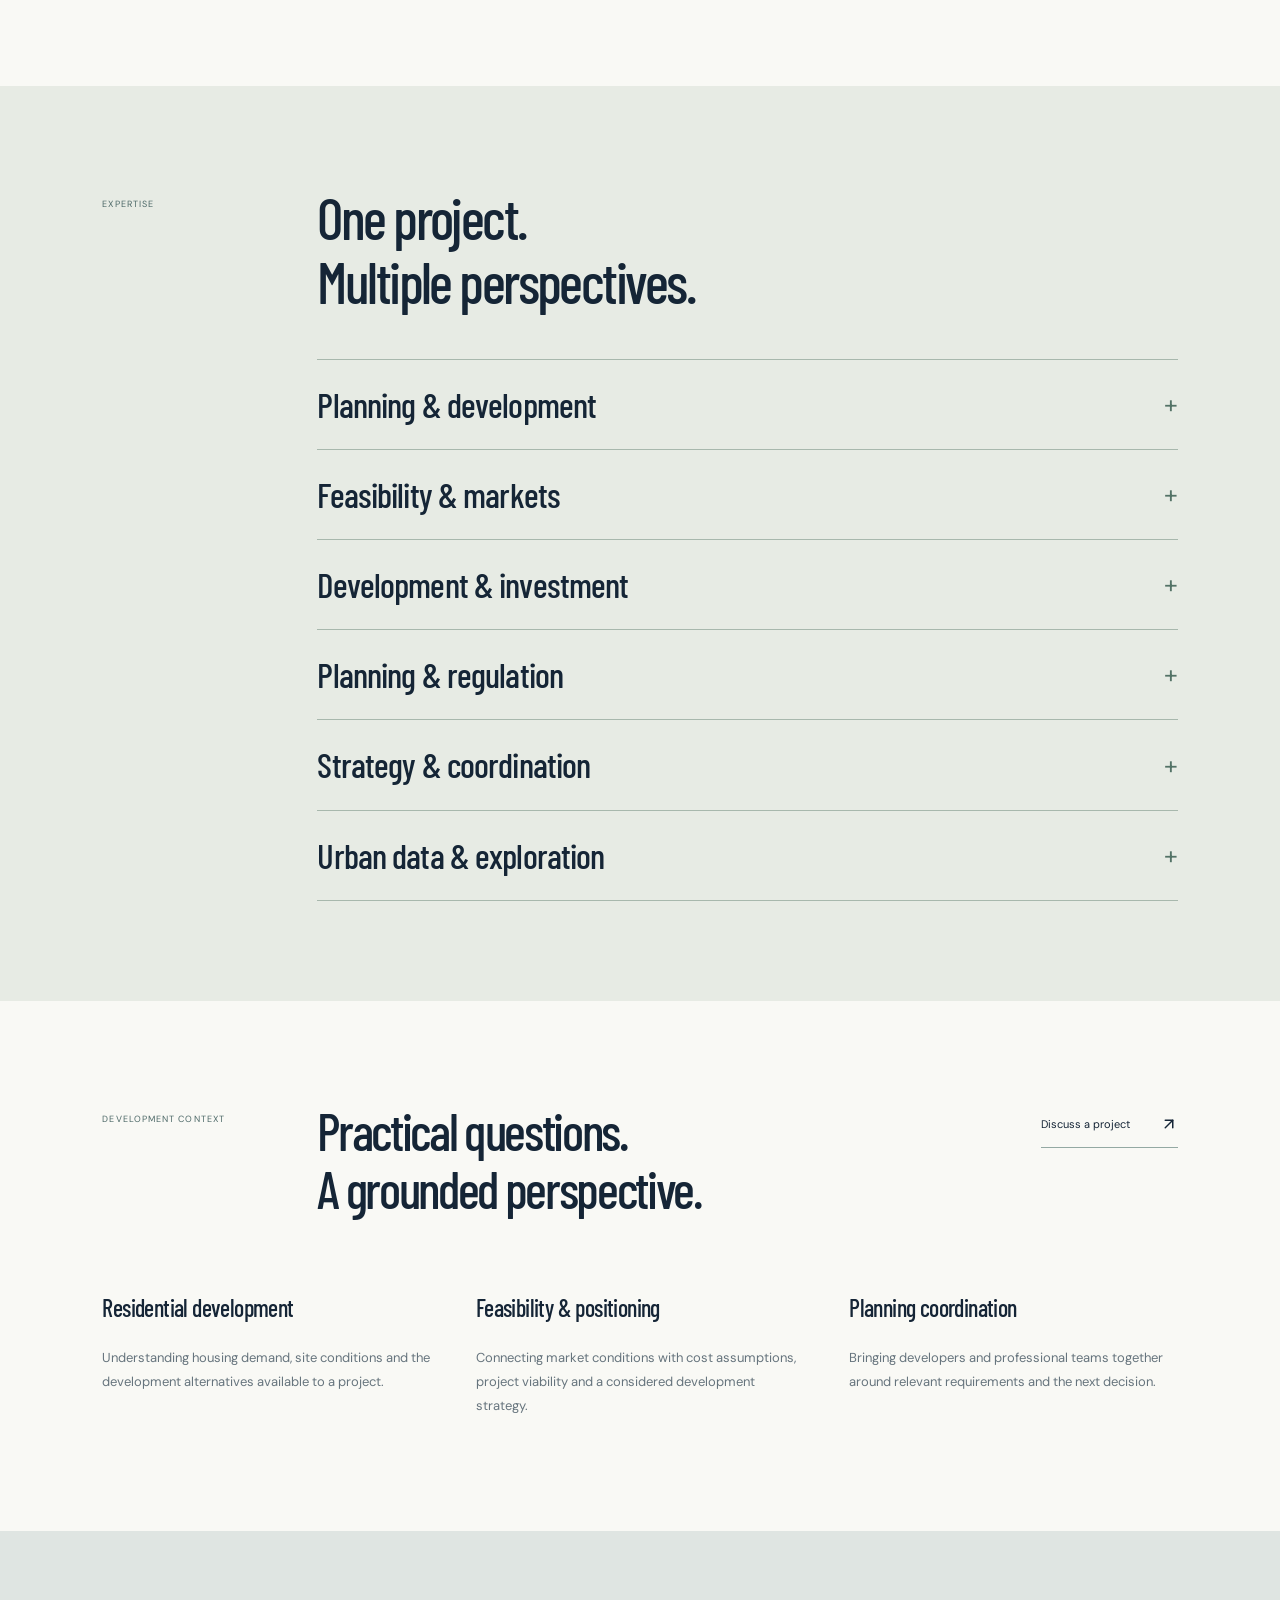
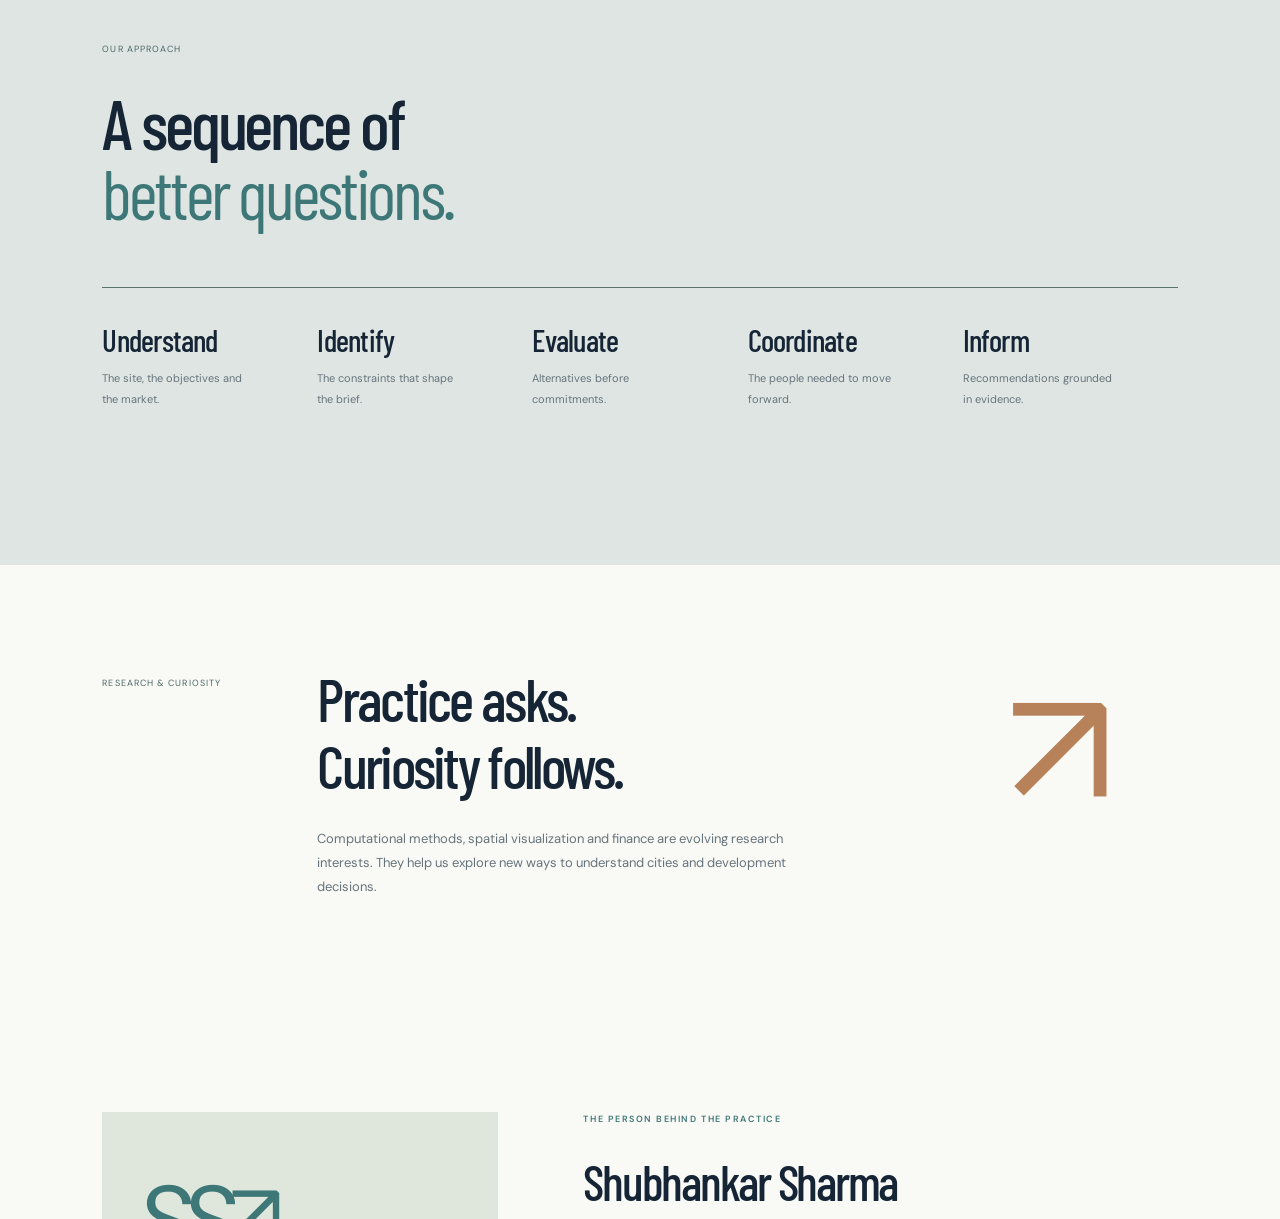
==== commit cf89f9ac: "Install URPAC Google Analytics tag and update privacy notice" ====
--- a/about/index.html
+++ b/about/index.html
@@ -1,6 +1,14 @@
 <!doctype html>
 <html lang="en">
 <head>
+<!-- Google tag (gtag.js) -->
+<script async src="https://www.googletagmanager.com/gtag/js?id=G-GMKGJLY7GL"></script>
+<script>
+  window.dataLayer = window.dataLayer || [];
+  function gtag(){dataLayer.push(arguments);}
+  gtag('js', new Date());
+  gtag('config', 'G-GMKGJLY7GL', {send_page_view: false});
+</script>
 <meta charset="UTF-8">
 <meta name="viewport" content="width=device-width, initial-scale=1">
 <meta name="theme-color" content="#152536">
@@ -19,6 +27,6 @@
 <script defer src="/js/main.js"></script>
 </head>
 <body>
-<div id="root"><a class="skip" href="#main">Skip to content</a><header class="studio-header simple-header"><a href="/" class="studio-wordmark">URPAC<span class="masthead-dot">↗</span></a><nav aria-label="Main navigation" class="simple-nav"><a href="/#studio" class="">Studio</a><a href="/#expertise" class="">Expertise</a><a href="/#founder" class="">Founder</a><a href="/#contact" class="">Let’s talk <svg xmlns="http://www.w3.org/2000/svg" width="15" height="15" viewBox="0 0 24 24" fill="none" stroke="currentColor" stroke-width="2" stroke-linecap="round" stroke-linejoin="round" class="lucide lucide-arrow-up-right"><path d="M7 7h10v10"></path><path d="M7 17 17 7"></path></svg></a></nav></header><main id="main"><section class="studio-hero"><div class="sheet-corner"></div><div class="studio-hero-main"><div><p class="eyebrow">PLANNING, DEVELOPMENT &amp; INVESTMENT ADVISORY</p><h1>PLANNING<br/>PLACES.<br/><span>INFORMING<br/>DECISIONS.</span></h1><p>Evaluating opportunities through the connected perspectives of urban planning, development feasibility and project investment.</p><a href="/#expertise" class="action">Explore the practice<svg xmlns="http://www.w3.org/2000/svg" width="17" height="17" viewBox="0 0 24 24" fill="none" stroke="currentColor" stroke-width="2" stroke-linecap="round" stroke-linejoin="round" class="lucide lucide-arrow-up-right"><path d="M7 7h10v10"></path><path d="M7 17 17 7"></path></svg></a></div><div class="studio-drawing"><div class="urban-map map-built-form"><div class="map-top"></div><svg viewBox="0 0 620 520" role="img" aria-label="Illustrative urban diagram showing built form, not a real location"><defs><pattern id="grid-blocksi" width="26" height="26" patternUnits="userSpaceOnUse"><path d="M26 0H0V26" fill="none" stroke="#d8ddd7" stroke-width=".5"></path></pattern></defs><rect width="620" height="520" fill="url(#grid-blocksi)"></rect><g transform="translate(50 20) rotate(-22 280 250)"><path d="M350 -30C280 70 430 170 350 300S440 470 370 560" stroke="#a9c5c5" stroke-width="45" fill="none"></path><path d="M-50 200H620M230 -40V580M-40 390H650M70 -60V600" stroke="#faf9f5" stroke-width="20"></path><path d="M-50 200H620M230 -40V580" stroke="#b5bcb5" stroke-width="1" stroke-dasharray="4 5"></path><g class="map-parcels" stroke="#a9b3a6" stroke-width="1.5" fill="#d7ddd0"><rect x="89" y="20" width="122" height="159"></rect><rect x="89" y="222" width="122" height="148"></rect><rect x="250" y="222" width="75" height="148"></rect><rect x="90" y="412" width="120" height="115"></rect><rect x="420" y="223" width="100" height="147"></rect><rect x="250" y="25" width="73" height="155"></rect><rect x="420" y="24" width="99" height="155"></rect></g><g class="map-buildings" fill="#f7f5ed" stroke="#596e69" stroke-width="1.3"><g><rect x="107" y="40" width="36" height="60" fill="#bac4ba" stroke="none"></rect><rect x="102" y="34" width="36" height="60"></rect><path d="M108 41h24" stroke="#c2c9bc"></path></g><g><rect x="156" y="41" width="43" height="60" fill="#bac4ba" stroke="none"></rect><rect x="151" y="35" width="43" height="60"></rect><path d="M157 42h31" stroke="#c2c9bc"></path></g><g><rect x="110" y="119" width="88" height="46" fill="#bac4ba" stroke="none"></rect><rect x="105" y="113" width="88" height="46"></rect><path d="M111 120h76" stroke="#c2c9bc"></path></g><g><rect x="107" y="244" width="40" height="70" fill="#bac4ba" stroke="none"></rect><rect x="102" y="238" width="40" height="70"></rect><path d="M108 245h28" stroke="#c2c9bc"></path></g><g><rect x="162" y="244" width="35" height="70" fill="#bac4ba" stroke="none"></rect><rect x="157" y="238" width="35" height="70"></rect><path d="M163 245h23" stroke="#c2c9bc"></path></g><g><rect x="108" y="329" width="90" height="31" fill="#bac4ba" stroke="none"></rect><rect x="103" y="323" width="90" height="31"></rect><path d="M109 330h78" stroke="#c2c9bc"></path></g><g><rect x="267" y="243" width="45" height="113" fill="#bac4ba" stroke="none"></rect><rect x="262" y="237" width="45" height="113"></rect><path d="M268 244h33" stroke="#c2c9bc"></path></g><g><rect x="110" y="436" width="90" height="70" fill="#bac4ba" stroke="none"></rect><rect x="105" y="430" width="90" height="70"></rect><path d="M111 437h78" stroke="#c2c9bc"></path></g><g><rect x="441" y="46" width="30" height="120" fill="#bac4ba" stroke="none"></rect><rect x="436" y="40" width="30" height="120"></rect><path d="M442 47h18" stroke="#c2c9bc"></path></g><g><rect x="485" y="46" width="24" height="80" fill="#bac4ba" stroke="none"></rect><rect x="480" y="40" width="24" height="80"></rect><path d="M486 47h12" stroke="#c2c9bc"></path></g><g><rect x="440" y="246" width="68" height="48" fill="#bac4ba" stroke="none"></rect><rect x="435" y="240" width="68" height="48"></rect><path d="M441 247h56" stroke="#c2c9bc"></path></g><g><rect x="441" y="313" width="66" height="45" fill="#bac4ba" stroke="none"></rect><rect x="436" y="307" width="66" height="45"></rect><path d="M442 314h54" stroke="#c2c9bc"></path></g><g><rect x="265" y="46" width="45" height="56" fill="#bac4ba" stroke="none"></rect><rect x="260" y="40" width="45" height="56"></rect><path d="M266 47h33" stroke="#c2c9bc"></path></g><g><rect x="266" y="121" width="44" height="48" fill="#bac4ba" stroke="none"></rect><rect x="261" y="115" width="44" height="48"></rect><path d="M267 122h32" stroke="#c2c9bc"></path></g></g><g fill="#7b9b7b"><circle cx="40" cy="70" r="13" opacity=".65"></circle><circle cx="30" cy="110" r="13" opacity=".65"></circle><circle cx="35" cy="150" r="13" opacity=".65"></circle><circle cx="550" cy="245" r="13" opacity=".65"></circle><circle cx="550" cy="280" r="13" opacity=".65"></circle><circle cx="550" cy="320" r="13" opacity=".65"></circle><circle cx="275" cy="435" r="13" opacity=".65"></circle><circle cx="295" cy="460" r="13" opacity=".65"></circle><circle cx="270" cy="490" r="13" opacity=".65"></circle></g><g class="connection-lines" stroke="#b78259" stroke-width="3" fill="#faf8f2"><path d="M50 200H230V390H540" fill="none" stroke-dasharray="7 6"></path><circle cx="70" cy="200" r="8"></circle><circle cx="230" cy="200" r="8"></circle><circle cx="230" cy="390" r="8"></circle><circle cx="430" cy="390" r="8"></circle></g><rect x="80" y="14" width="138" height="169" fill="none" stroke="#b78259" stroke-width="2" stroke-dasharray="6 4"></rect></g><g fill="#344d4e" font-family="Arial" font-size="10"><text x="65" y="455">LAND</text><text x="276" y="440">MOVEMENT</text><text x="476" y="170">CONTEXT</text><text x="559" y="48">N</text><path d="M563 56l-5 20 5-5 5 5z"></path></g></svg><div class="map-controls" aria-label="Diagram layers"><button aria-pressed="true">Built form</button><button aria-pressed="false">Land use</button><button aria-pressed="false">Connections</button></div><div class="map-bottom"><span>URPAC STUDIO</span></div></div><p> A place is never an isolated proposition.<br/>Its context is part of its potential.</p></div></div><div class="sheet-bottom"></div></section><section id="studio" class="studio-intro section"><div class="section-ref">THE STUDIO</div><div><h2>We work where<br/>the <em>map</em> meets<br/>the <em>decision.</em></h2><div class="intro-columns"><p>URPAC is an independent planning and development advisory studio. We help developers, investors and property owners evaluate opportunities and navigate the spatial, financial and regulatory questions around them.</p><div><p>Founded in India in 2020, the practice has developed through smaller development assignments, feasibility work and stakeholder coordination.</p><a href="/#founder" class="text-link">Meet the founder<svg xmlns="http://www.w3.org/2000/svg" width="18" height="18" viewBox="0 0 24 24" fill="none" stroke="currentColor" stroke-width="2" stroke-linecap="round" stroke-linejoin="round" class="lucide lucide-arrow-up-right"><path d="M7 7h10v10"></path><path d="M7 17 17 7"></path></svg></a></div></div></div></section><section id="expertise" class="section studio-expertise"><div class="section-ref">EXPERTISE</div><div class="expertise-index"><h2>One project.<br/>Multiple perspectives.</h2><details><summary><h3>Planning &amp; development</h3><span class="expand-sign">+</span></summary><div class="expertise-expanded"><p>Understand the possibilities of a site and connect them with a considered development strategy.</p><div><ul><li>Site and land-use evaluation</li><li>Development alternatives and spatial priorities</li><li>Project coordination and development guidance</li></ul><p class="small">Engagement scope is shaped by the site, objectives and applicable local framework.</p></div></div></details><details><summary><h3>Feasibility &amp; markets</h3><span class="expand-sign">+</span></summary><div class="expertise-expanded"><p>Test development ideas against market demand, site conditions and project viability.</p><div><ul><li>Residential demand and market positioning</li><li>Development alternatives and feasibility studies</li><li>Project viability and cost considerations</li></ul><p class="small">Assumptions and information gaps are made explicit; a feasibility study is not a guarantee of project performance.</p></div></div></details><details><summary><h3>Development &amp; investment</h3><span class="expand-sign">+</span></summary><div class="expertise-expanded"><p>Bring project cash flows, costs and capital requirements into the same decision framework.</p><div><ul><li>Project-level cash-flow analysis</li><li>Investment feasibility and return scenarios</li><li>Cost sensitivities and capital-allocation alternatives</li></ul><p class="small">Project-level analytical work, not securities advice, brokerage or a claim of regulated investment-adviser status.</p></div></div></details><details><summary><h3>Planning &amp; regulation</h3><span class="expand-sign">+</span></summary><div class="expertise-expanded"><p>Identify relevant requirements and coordinate the information needed for a structured approvals process.</p><div><ul><li>Zoning and land-use interpretation</li><li>Development permission and compliance assessment</li><li>Coordination with relevant planning authorities</li></ul><p class="small">Requirements depend on jurisdiction and current rules. Permit decisions remain with the relevant authorities; approvals are not guaranteed.</p></div></div></details><details><summary><h3>Strategy &amp; coordination</h3><span class="expand-sign">+</span></summary><div class="expertise-expanded"><p>Align developers, property owners and professional teams around a workable project direction.</p><div><ul><li>Project objectives and development priorities</li><li>Coordination with architects, consultants and owners</li><li>Alignment of market, financial and regulatory considerations</li></ul><p class="small">The studio works alongside appropriately qualified professionals according to each engagement.</p></div></div></details><details><summary><h3>Urban data &amp; exploration</h3><span class="expand-sign">+</span></summary><div class="expertise-expanded"><p>Explore spatial analysis, visualization and computation as tools for asking better planning questions.</p><div><ul><li>Exploratory spatial analysis and visualization</li><li>Development scenarios and planning-tool prototypes</li><li>Independent computational research</li></ul><p class="small">An evolving exploratory research direction, not a record of completed commercial computational engagements.</p></div></div></details></div></section><section id="work" class="section studio-work"><div class="work-title"><div class="section-ref">DEVELOPMENT CONTEXT</div><h2>Practical questions.<br/>A grounded perspective.</h2><a href="/#contact" class="text-link">Discuss a project<svg xmlns="http://www.w3.org/2000/svg" width="18" height="18" viewBox="0 0 24 24" fill="none" stroke="currentColor" stroke-width="2" stroke-linecap="round" stroke-linejoin="round" class="lucide lucide-arrow-up-right"><path d="M7 7h10v10"></path><path d="M7 17 17 7"></path></svg></a></div><div class="three-col"><div><h3>Residential development</h3><p>Understanding housing demand, site conditions and the development alternatives available to a project.</p></div><div><h3>Feasibility &amp; positioning</h3><p>Connecting market conditions with cost assumptions, project viability and a considered development strategy.</p></div><div><h3>Planning coordination</h3><p>Bringing developers and professional teams together around relevant requirements and the next decision.</p></div></div></section><section id="approach" class="studio-process section"><div class="section-ref">OUR APPROACH</div><h2>A sequence of<br/><em>better questions.</em></h2><div class="process-line"><div><h3>Understand</h3><p>The site, the objectives and the market.</p></div><div><h3>Identify</h3><p>The constraints that shape the brief.</p></div><div><h3>Evaluate</h3><p>Alternatives before commitments.</p></div><div><h3>Coordinate</h3><p>The people needed to move forward.</p></div><div><h3>Inform</h3><p>Recommendations grounded in evidence.</p></div></div></section><section id="research" class="studio-fieldnote section"><p class="section-ref">RESEARCH &amp; CURIOSITY</p><div><h2>Practice asks.<br/>Curiosity follows.</h2><p>Computational methods, spatial visualization and finance are evolving research interests. They help us explore new ways to understand cities and development decisions.</p></div><span class="fieldnote-mark" aria-hidden="true">↗</span></section><section id="founder" class="section founder"><div class="founder-panel"><div class="founder-mark">SS<span>↗</span></div><p>SHUBHANKAR SHARMA<br/>FOUNDER, URPAC</p></div><div><p class="eyebrow">THE PERSON BEHIND THE PRACTICE</p><h2>Shubhankar Sharma</h2><p class="lead">A planning foundation.<br/>An analytical outlook.</p><p>Shubhankar founded URPAC in 2020 following a master’s degree in Urban and Regional Planning at Virginia Tech. His background in planning informs the studio’s approach to land, development feasibility and project investment decisions.</p><p>His work connects site context, market positioning and stakeholder coordination. Independent interests in urban data, computation and finance continue to shape the questions he explores.</p><div class="founder-links"><a class="text-link" href="https://shubhankarsharma.com/" target="_blank" rel="noopener noreferrer">Founder’s website <svg xmlns="http://www.w3.org/2000/svg" width="17" height="17" viewBox="0 0 24 24" fill="none" stroke="currentColor" stroke-width="2" stroke-linecap="round" stroke-linejoin="round" class="lucide lucide-arrow-up-right"><path d="M7 7h10v10"></path><path d="M7 17 17 7"></path></svg></a><a class="text-link" href="https://shubhankarsharma.com/portfolio/" target="_blank" rel="noopener noreferrer">View personal portfolio <svg xmlns="http://www.w3.org/2000/svg" width="17" height="17" viewBox="0 0 24 24" fill="none" stroke="currentColor" stroke-width="2" stroke-linecap="round" stroke-linejoin="round" class="lucide lucide-arrow-up-right"><path d="M7 7h10v10"></path><path d="M7 17 17 7"></path></svg></a></div></div></section><section id="contact" class="section contact-simple"><div><p class="eyebrow">START A CONVERSATION</p><h2>A site. An idea.<br/><em>A next step.</em></h2></div><div><p>Have a development question or a potential collaboration? Connect with Shubhankar through his personal website.</p><a class="action" href="https://shubhankarsharma.com/" target="_blank" rel="noopener noreferrer">Connect with Shubhankar <svg xmlns="http://www.w3.org/2000/svg" width="17" height="17" viewBox="0 0 24 24" fill="none" stroke="currentColor" stroke-width="2" stroke-linecap="round" stroke-linejoin="round" class="lucide lucide-arrow-up-right"><path d="M7 7h10v10"></path><path d="M7 17 17 7"></path></svg></a><p class="contact-caption">You’ll continue to shubhankarsharma.com.</p></div></section></main><footer class="studio-footer"><div class="footer-sheet-head"><span>INDIA · EST. 2020</span></div><div class="studio-footer-grid"><div><p class="eyebrow">CONNECTED PERSPECTIVES</p><a href="/#contact" class="footer-question">Places with potential.<br/>Decisions with context. <svg xmlns="http://www.w3.org/2000/svg" width="30" height="30" viewBox="0 0 24 24" fill="none" stroke="currentColor" stroke-width="2" stroke-linecap="round" stroke-linejoin="round" class="lucide lucide-arrow-up-right"><path d="M7 7h10v10"></path><path d="M7 17 17 7"></path></svg></a></div><div class="studio-footer-index"><p class="eyebrow">EXPLORE</p><a href="/#studio" class="">The studio</a><a href="/#expertise" class="">Expertise</a><a href="/#approach" class="">Our approach</a><a href="/#founder" class="">The founder</a></div><div class="studio-footer-note"><p class="eyebrow">SHUBHANKAR SHARMA</p><p>Founder, URPAC</p><a href="https://shubhankarsharma.com/">Personal website ↗</a><br/><br/><a href="https://shubhankarsharma.com/portfolio/">Personal portfolio ↗</a></div></div><a href="/" class="footer-masthead">URPAC<span>↗</span></a><div class="footer-notices"><details id="privacy"><summary>Privacy</summary><p>This website has no enquiry form, analytics or marketing cookies. External links take you to websites with their own privacy practices. Google Fonts receives technical request information when fonts load; the hosting provider may retain access logs.</p></details><details id="scope"><summary>Professional scope</summary><p>URPAC provides project-level planning and development analysis. Financial scenarios are not guaranteed returns or securities advice. Regulatory decisions remain with the relevant authorities. The urban diagram is schematic; the linked portfolio is Shubhankar Sharma’s personal work.</p></details></div><div class="studio-footer-bottom"><span data-copyright>© 2026 URPAC</span><span>PLANNING / DEVELOPMENT / INVESTMENT</span><a href="#main">Back to top ↑</a></div></footer></div>
+<div id="root"><a class="skip" href="#main">Skip to content</a><header class="studio-header simple-header"><a href="/" class="studio-wordmark">URPAC<span class="masthead-dot">↗</span></a><nav aria-label="Main navigation" class="simple-nav"><a href="/#studio" class="">Studio</a><a href="/#expertise" class="">Expertise</a><a href="/#founder" class="">Founder</a><a href="/#contact" class="">Let’s talk <svg xmlns="http://www.w3.org/2000/svg" width="15" height="15" viewBox="0 0 24 24" fill="none" stroke="currentColor" stroke-width="2" stroke-linecap="round" stroke-linejoin="round" class="lucide lucide-arrow-up-right"><path d="M7 7h10v10"></path><path d="M7 17 17 7"></path></svg></a></nav></header><main id="main"><section class="studio-hero"><div class="sheet-corner"></div><div class="studio-hero-main"><div><p class="eyebrow">PLANNING, DEVELOPMENT &amp; INVESTMENT ADVISORY</p><h1>PLANNING<br/>PLACES.<br/><span>INFORMING<br/>DECISIONS.</span></h1><p>Evaluating opportunities through the connected perspectives of urban planning, development feasibility and project investment.</p><a href="/#expertise" class="action">Explore the practice<svg xmlns="http://www.w3.org/2000/svg" width="17" height="17" viewBox="0 0 24 24" fill="none" stroke="currentColor" stroke-width="2" stroke-linecap="round" stroke-linejoin="round" class="lucide lucide-arrow-up-right"><path d="M7 7h10v10"></path><path d="M7 17 17 7"></path></svg></a></div><div class="studio-drawing"><div class="urban-map map-built-form"><div class="map-top"></div><svg viewBox="0 0 620 520" role="img" aria-label="Illustrative urban diagram showing built form, not a real location"><defs><pattern id="grid-blocksi" width="26" height="26" patternUnits="userSpaceOnUse"><path d="M26 0H0V26" fill="none" stroke="#d8ddd7" stroke-width=".5"></path></pattern></defs><rect width="620" height="520" fill="url(#grid-blocksi)"></rect><g transform="translate(50 20) rotate(-22 280 250)"><path d="M350 -30C280 70 430 170 350 300S440 470 370 560" stroke="#a9c5c5" stroke-width="45" fill="none"></path><path d="M-50 200H620M230 -40V580M-40 390H650M70 -60V600" stroke="#faf9f5" stroke-width="20"></path><path d="M-50 200H620M230 -40V580" stroke="#b5bcb5" stroke-width="1" stroke-dasharray="4 5"></path><g class="map-parcels" stroke="#a9b3a6" stroke-width="1.5" fill="#d7ddd0"><rect x="89" y="20" width="122" height="159"></rect><rect x="89" y="222" width="122" height="148"></rect><rect x="250" y="222" width="75" height="148"></rect><rect x="90" y="412" width="120" height="115"></rect><rect x="420" y="223" width="100" height="147"></rect><rect x="250" y="25" width="73" height="155"></rect><rect x="420" y="24" width="99" height="155"></rect></g><g class="map-buildings" fill="#f7f5ed" stroke="#596e69" stroke-width="1.3"><g><rect x="107" y="40" width="36" height="60" fill="#bac4ba" stroke="none"></rect><rect x="102" y="34" width="36" height="60"></rect><path d="M108 41h24" stroke="#c2c9bc"></path></g><g><rect x="156" y="41" width="43" height="60" fill="#bac4ba" stroke="none"></rect><rect x="151" y="35" width="43" height="60"></rect><path d="M157 42h31" stroke="#c2c9bc"></path></g><g><rect x="110" y="119" width="88" height="46" fill="#bac4ba" stroke="none"></rect><rect x="105" y="113" width="88" height="46"></rect><path d="M111 120h76" stroke="#c2c9bc"></path></g><g><rect x="107" y="244" width="40" height="70" fill="#bac4ba" stroke="none"></rect><rect x="102" y="238" width="40" height="70"></rect><path d="M108 245h28" stroke="#c2c9bc"></path></g><g><rect x="162" y="244" width="35" height="70" fill="#bac4ba" stroke="none"></rect><rect x="157" y="238" width="35" height="70"></rect><path d="M163 245h23" stroke="#c2c9bc"></path></g><g><rect x="108" y="329" width="90" height="31" fill="#bac4ba" stroke="none"></rect><rect x="103" y="323" width="90" height="31"></rect><path d="M109 330h78" stroke="#c2c9bc"></path></g><g><rect x="267" y="243" width="45" height="113" fill="#bac4ba" stroke="none"></rect><rect x="262" y="237" width="45" height="113"></rect><path d="M268 244h33" stroke="#c2c9bc"></path></g><g><rect x="110" y="436" width="90" height="70" fill="#bac4ba" stroke="none"></rect><rect x="105" y="430" width="90" height="70"></rect><path d="M111 437h78" stroke="#c2c9bc"></path></g><g><rect x="441" y="46" width="30" height="120" fill="#bac4ba" stroke="none"></rect><rect x="436" y="40" width="30" height="120"></rect><path d="M442 47h18" stroke="#c2c9bc"></path></g><g><rect x="485" y="46" width="24" height="80" fill="#bac4ba" stroke="none"></rect><rect x="480" y="40" width="24" height="80"></rect><path d="M486 47h12" stroke="#c2c9bc"></path></g><g><rect x="440" y="246" width="68" height="48" fill="#bac4ba" stroke="none"></rect><rect x="435" y="240" width="68" height="48"></rect><path d="M441 247h56" stroke="#c2c9bc"></path></g><g><rect x="441" y="313" width="66" height="45" fill="#bac4ba" stroke="none"></rect><rect x="436" y="307" width="66" height="45"></rect><path d="M442 314h54" stroke="#c2c9bc"></path></g><g><rect x="265" y="46" width="45" height="56" fill="#bac4ba" stroke="none"></rect><rect x="260" y="40" width="45" height="56"></rect><path d="M266 47h33" stroke="#c2c9bc"></path></g><g><rect x="266" y="121" width="44" height="48" fill="#bac4ba" stroke="none"></rect><rect x="261" y="115" width="44" height="48"></rect><path d="M267 122h32" stroke="#c2c9bc"></path></g></g><g fill="#7b9b7b"><circle cx="40" cy="70" r="13" opacity=".65"></circle><circle cx="30" cy="110" r="13" opacity=".65"></circle><circle cx="35" cy="150" r="13" opacity=".65"></circle><circle cx="550" cy="245" r="13" opacity=".65"></circle><circle cx="550" cy="280" r="13" opacity=".65"></circle><circle cx="550" cy="320" r="13" opacity=".65"></circle><circle cx="275" cy="435" r="13" opacity=".65"></circle><circle cx="295" cy="460" r="13" opacity=".65"></circle><circle cx="270" cy="490" r="13" opacity=".65"></circle></g><g class="connection-lines" stroke="#b78259" stroke-width="3" fill="#faf8f2"><path d="M50 200H230V390H540" fill="none" stroke-dasharray="7 6"></path><circle cx="70" cy="200" r="8"></circle><circle cx="230" cy="200" r="8"></circle><circle cx="230" cy="390" r="8"></circle><circle cx="430" cy="390" r="8"></circle></g><rect x="80" y="14" width="138" height="169" fill="none" stroke="#b78259" stroke-width="2" stroke-dasharray="6 4"></rect></g><g fill="#344d4e" font-family="Arial" font-size="10"><text x="65" y="455">LAND</text><text x="276" y="440">MOVEMENT</text><text x="476" y="170">CONTEXT</text><text x="559" y="48">N</text><path d="M563 56l-5 20 5-5 5 5z"></path></g></svg><div class="map-controls" aria-label="Diagram layers"><button aria-pressed="true">Built form</button><button aria-pressed="false">Land use</button><button aria-pressed="false">Connections</button></div><div class="map-bottom"><span>URPAC STUDIO</span></div></div><p> A place is never an isolated proposition.<br/>Its context is part of its potential.</p></div></div><div class="sheet-bottom"></div></section><section id="studio" class="studio-intro section"><div class="section-ref">THE STUDIO</div><div><h2>We work where<br/>the <em>map</em> meets<br/>the <em>decision.</em></h2><div class="intro-columns"><p>URPAC is an independent planning and development advisory studio. We help developers, investors and property owners evaluate opportunities and navigate the spatial, financial and regulatory questions around them.</p><div><p>Founded in India in 2020, the practice has developed through smaller development assignments, feasibility work and stakeholder coordination.</p><a href="/#founder" class="text-link">Meet the founder<svg xmlns="http://www.w3.org/2000/svg" width="18" height="18" viewBox="0 0 24 24" fill="none" stroke="currentColor" stroke-width="2" stroke-linecap="round" stroke-linejoin="round" class="lucide lucide-arrow-up-right"><path d="M7 7h10v10"></path><path d="M7 17 17 7"></path></svg></a></div></div></div></section><section id="expertise" class="section studio-expertise"><div class="section-ref">EXPERTISE</div><div class="expertise-index"><h2>One project.<br/>Multiple perspectives.</h2><details><summary><h3>Planning &amp; development</h3><span class="expand-sign">+</span></summary><div class="expertise-expanded"><p>Understand the possibilities of a site and connect them with a considered development strategy.</p><div><ul><li>Site and land-use evaluation</li><li>Development alternatives and spatial priorities</li><li>Project coordination and development guidance</li></ul><p class="small">Engagement scope is shaped by the site, objectives and applicable local framework.</p></div></div></details><details><summary><h3>Feasibility &amp; markets</h3><span class="expand-sign">+</span></summary><div class="expertise-expanded"><p>Test development ideas against market demand, site conditions and project viability.</p><div><ul><li>Residential demand and market positioning</li><li>Development alternatives and feasibility studies</li><li>Project viability and cost considerations</li></ul><p class="small">Assumptions and information gaps are made explicit; a feasibility study is not a guarantee of project performance.</p></div></div></details><details><summary><h3>Development &amp; investment</h3><span class="expand-sign">+</span></summary><div class="expertise-expanded"><p>Bring project cash flows, costs and capital requirements into the same decision framework.</p><div><ul><li>Project-level cash-flow analysis</li><li>Investment feasibility and return scenarios</li><li>Cost sensitivities and capital-allocation alternatives</li></ul><p class="small">Project-level analytical work, not securities advice, brokerage or a claim of regulated investment-adviser status.</p></div></div></details><details><summary><h3>Planning &amp; regulation</h3><span class="expand-sign">+</span></summary><div class="expertise-expanded"><p>Identify relevant requirements and coordinate the information needed for a structured approvals process.</p><div><ul><li>Zoning and land-use interpretation</li><li>Development permission and compliance assessment</li><li>Coordination with relevant planning authorities</li></ul><p class="small">Requirements depend on jurisdiction and current rules. Permit decisions remain with the relevant authorities; approvals are not guaranteed.</p></div></div></details><details><summary><h3>Strategy &amp; coordination</h3><span class="expand-sign">+</span></summary><div class="expertise-expanded"><p>Align developers, property owners and professional teams around a workable project direction.</p><div><ul><li>Project objectives and development priorities</li><li>Coordination with architects, consultants and owners</li><li>Alignment of market, financial and regulatory considerations</li></ul><p class="small">The studio works alongside appropriately qualified professionals according to each engagement.</p></div></div></details><details><summary><h3>Urban data &amp; exploration</h3><span class="expand-sign">+</span></summary><div class="expertise-expanded"><p>Explore spatial analysis, visualization and computation as tools for asking better planning questions.</p><div><ul><li>Exploratory spatial analysis and visualization</li><li>Development scenarios and planning-tool prototypes</li><li>Independent computational research</li></ul><p class="small">An evolving exploratory research direction, not a record of completed commercial computational engagements.</p></div></div></details></div></section><section id="work" class="section studio-work"><div class="work-title"><div class="section-ref">DEVELOPMENT CONTEXT</div><h2>Practical questions.<br/>A grounded perspective.</h2><a href="/#contact" class="text-link">Discuss a project<svg xmlns="http://www.w3.org/2000/svg" width="18" height="18" viewBox="0 0 24 24" fill="none" stroke="currentColor" stroke-width="2" stroke-linecap="round" stroke-linejoin="round" class="lucide lucide-arrow-up-right"><path d="M7 7h10v10"></path><path d="M7 17 17 7"></path></svg></a></div><div class="three-col"><div><h3>Residential development</h3><p>Understanding housing demand, site conditions and the development alternatives available to a project.</p></div><div><h3>Feasibility &amp; positioning</h3><p>Connecting market conditions with cost assumptions, project viability and a considered development strategy.</p></div><div><h3>Planning coordination</h3><p>Bringing developers and professional teams together around relevant requirements and the next decision.</p></div></div></section><section id="approach" class="studio-process section"><div class="section-ref">OUR APPROACH</div><h2>A sequence of<br/><em>better questions.</em></h2><div class="process-line"><div><h3>Understand</h3><p>The site, the objectives and the market.</p></div><div><h3>Identify</h3><p>The constraints that shape the brief.</p></div><div><h3>Evaluate</h3><p>Alternatives before commitments.</p></div><div><h3>Coordinate</h3><p>The people needed to move forward.</p></div><div><h3>Inform</h3><p>Recommendations grounded in evidence.</p></div></div></section><section id="research" class="studio-fieldnote section"><p class="section-ref">RESEARCH &amp; CURIOSITY</p><div><h2>Practice asks.<br/>Curiosity follows.</h2><p>Computational methods, spatial visualization and finance are evolving research interests. They help us explore new ways to understand cities and development decisions.</p></div><span class="fieldnote-mark" aria-hidden="true">↗</span></section><section id="founder" class="section founder"><div class="founder-panel"><div class="founder-mark">SS<span>↗</span></div><p>SHUBHANKAR SHARMA<br/>FOUNDER, URPAC</p></div><div><p class="eyebrow">THE PERSON BEHIND THE PRACTICE</p><h2>Shubhankar Sharma</h2><p class="lead">A planning foundation.<br/>An analytical outlook.</p><p>Shubhankar founded URPAC in 2020 following a master’s degree in Urban and Regional Planning at Virginia Tech. His background in planning informs the studio’s approach to land, development feasibility and project investment decisions.</p><p>His work connects site context, market positioning and stakeholder coordination. Independent interests in urban data, computation and finance continue to shape the questions he explores.</p><div class="founder-links"><a class="text-link" href="https://shubhankarsharma.com/" target="_blank" rel="noopener noreferrer">Founder’s website <svg xmlns="http://www.w3.org/2000/svg" width="17" height="17" viewBox="0 0 24 24" fill="none" stroke="currentColor" stroke-width="2" stroke-linecap="round" stroke-linejoin="round" class="lucide lucide-arrow-up-right"><path d="M7 7h10v10"></path><path d="M7 17 17 7"></path></svg></a><a class="text-link" href="https://shubhankarsharma.com/portfolio/" target="_blank" rel="noopener noreferrer">View personal portfolio <svg xmlns="http://www.w3.org/2000/svg" width="17" height="17" viewBox="0 0 24 24" fill="none" stroke="currentColor" stroke-width="2" stroke-linecap="round" stroke-linejoin="round" class="lucide lucide-arrow-up-right"><path d="M7 7h10v10"></path><path d="M7 17 17 7"></path></svg></a></div></div></section><section id="contact" class="section contact-simple"><div><p class="eyebrow">START A CONVERSATION</p><h2>A site. An idea.<br/><em>A next step.</em></h2></div><div><p>Have a development question or a potential collaboration? Connect with Shubhankar through his personal website.</p><a class="action" href="https://shubhankarsharma.com/" target="_blank" rel="noopener noreferrer">Connect with Shubhankar <svg xmlns="http://www.w3.org/2000/svg" width="17" height="17" viewBox="0 0 24 24" fill="none" stroke="currentColor" stroke-width="2" stroke-linecap="round" stroke-linejoin="round" class="lucide lucide-arrow-up-right"><path d="M7 7h10v10"></path><path d="M7 17 17 7"></path></svg></a><p class="contact-caption">You’ll continue to shubhankarsharma.com.</p></div></section></main><footer class="studio-footer"><div class="footer-sheet-head"><span>INDIA · EST. 2020</span></div><div class="studio-footer-grid"><div><p class="eyebrow">CONNECTED PERSPECTIVES</p><a href="/#contact" class="footer-question">Places with potential.<br/>Decisions with context. <svg xmlns="http://www.w3.org/2000/svg" width="30" height="30" viewBox="0 0 24 24" fill="none" stroke="currentColor" stroke-width="2" stroke-linecap="round" stroke-linejoin="round" class="lucide lucide-arrow-up-right"><path d="M7 7h10v10"></path><path d="M7 17 17 7"></path></svg></a></div><div class="studio-footer-index"><p class="eyebrow">EXPLORE</p><a href="/#studio" class="">The studio</a><a href="/#expertise" class="">Expertise</a><a href="/#approach" class="">Our approach</a><a href="/#founder" class="">The founder</a></div><div class="studio-footer-note"><p class="eyebrow">SHUBHANKAR SHARMA</p><p>Founder, URPAC</p><a href="https://shubhankarsharma.com/">Personal website ↗</a><br/><br/><a href="https://shubhankarsharma.com/portfolio/">Personal portfolio ↗</a></div></div><a href="/" class="footer-masthead">URPAC<span>↗</span></a><div class="footer-notices"><details id="privacy"><summary>Privacy</summary><p>This website uses Google Analytics to understand visits and website usage. Google Analytics may use cookies and collect page views, interactions, and device and browser information. This website has no enquiry form. External links take you to websites with their own privacy practices. Google Fonts receives technical request information when fonts load; the hosting provider may retain access logs. Learn more in <a href="https://policies.google.com/privacy" target="_blank" rel="noopener noreferrer">Google’s Privacy Policy</a>.</p></details><details id="scope"><summary>Professional scope</summary><p>URPAC provides project-level planning and development analysis. Financial scenarios are not guaranteed returns or securities advice. Regulatory decisions remain with the relevant authorities. The urban diagram is schematic; the linked portfolio is Shubhankar Sharma’s personal work.</p></details></div><div class="studio-footer-bottom"><span data-copyright>© 2026 URPAC</span><span>PLANNING / DEVELOPMENT / INVESTMENT</span><a href="#main">Back to top ↑</a></div></footer></div>
 </body>
 </html>
--- a/css/style.css
+++ b/css/style.css
@@ -10,9 +10,9 @@
 
 :root{background:#f9f9f5;--copper:#c58b58}h1,h2,h3{font-family:'Barlow Condensed','Arial Narrow','DM Sans',sans-serif}h2 em{font-family:inherit;font-size:1em;font-style:normal;color:var(--teal)}.studio-header{height:134px;margin:0;padding:0 5%;background:#f9f9f5;border-bottom:1px solid #152536;position:relative;gap:30px}.studio-wordmark{font-family:'Barlow Condensed','Arial Narrow',sans-serif;font-size:82px;line-height:.9;font-weight:600;letter-spacing:-.055em;display:flex;align-items:start}.masthead-dot{font-family:'DM Sans';font-size:34px;color:#b78259;margin-left:7px;margin-top:5px}.studio-descriptor{font-size:8px;letter-spacing:.08em;line-height:1.9;max-width:250px;margin-right:auto}.header-tools{display:flex;gap:35px;align-items:center}.studio-contact{display:flex;gap:14px;align-items:center;font-size:11px}.studio-menu{display:flex;align-items:center;gap:35px;border:1px solid #152536;background:transparent;padding:14px 18px;font-size:11px}.studio-menu:hover{background:#e9ede7}.studio-header .studio-index{display:none;position:absolute;top:134px;right:0;left:0;padding:45px 8%;background:#152536;color:#f6f4ef;z-index:40;box-shadow:0 20px 30px #0002}.studio-header .studio-index.open{display:block}.studio-index>a{display:flex;align-items:center;gap:30px;border-top:1px solid #ffffff30;padding:17px 0;font-family:'Barlow Condensed','Arial Narrow',sans-serif;font-size:35px;letter-spacing:-.02em}.studio-index>a>span{font-family:'DM Sans';font-size:10px;color:#c58b58;width:25px}.studio-index>a>svg{margin-left:auto}.studio-index>a:hover{color:#c9dbd1}.studio-index .eyebrow{color:#c58b58}.studio-index>p:last-child{color:#9aacb0;font-size:10px;margin:25px 0 0}.studio-hero{background:#152536;color:#f6f4ef;padding:24px 5% 20px;position:relative;background-image:linear-gradient(#ffffff05 1px,transparent 1px),linear-gradient(90deg,#ffffff05 1px,transparent 1px);background-size:36px 36px}.sheet-corner,.sheet-bottom{display:flex;justify-content:space-between;font-size:8px;letter-spacing:.1em;color:#9baeb5;padding:15px 0;border-bottom:1px solid #ffffff25}.sheet-bottom{border-top:1px solid #ffffff25;border-bottom:0;padding-top:20px}.studio-hero-main{display:grid;grid-template-columns:1fr 1fr;gap:40px;padding:55px 0 45px;align-items:center}.studio-hero-main .eyebrow{color:#cba783;font-size:8px}.studio-hero h1{font-family:'Barlow Condensed','Arial Narrow',sans-serif;font-size:clamp(70px,8vw,124px);line-height:.91;font-weight:500;letter-spacing:-.025em;margin-bottom:30px}.studio-hero h1>span{color:#c9d5bf}.studio-hero-main>div>p:not(.eyebrow){max-width:390px;color:#aabcc4;font-size:12px;line-height:1.8}.studio-hero .action{border:1px solid #76958f;background:none;color:#dce4dd;margin-top:10px}.studio-hero .action:hover{background:#3d7777}.studio-drawing .urban-map{background:#1a2d3d;border:0}.studio-drawing .map-top{border-color:#ffffff20;color:#a7bec0;padding:14px 10px}.studio-drawing .map-bottom{border-color:#ffffff20;color:#92aaaf;padding:14px 10px}.studio-drawing .urban-map svg{filter:sepia(.1) saturate(.65);background:#d3dacc}.studio-drawing .map-controls{padding:20px 0}.studio-drawing .map-controls button{color:#c7d4ce;border-color:#5c7779;background:none}.studio-drawing .map-controls button[aria-pressed=true]{background:#c7d4bf;color:#152536;border-color:#c7d4bf}.studio-drawing>p{font-size:11px;color:#b2c1c4!important;line-height:1.7;margin-top:20px;max-width:none!important}.studio-drawing>p>span{color:#cba783;font-size:8px;display:block;margin-bottom:6px}.studio-intro{display:grid;grid-template-columns:180px 1fr;gap:35px;padding-top:110px;padding-bottom:110px}.section-ref{font-size:9px;letter-spacing:.12em;color:#4c6867;padding-top:10px;line-height:1.8}.studio-intro h2{font-size:clamp(60px,7vw,102px);line-height:.98;letter-spacing:-.025em}.intro-columns{display:grid;grid-template-columns:1fr 1fr;gap:50px;margin-top:45px}.intro-columns p{font-size:13px}.studio-expertise{display:grid;grid-template-columns:180px 1fr;gap:35px;background:#e7ebe4}.expertise-index>h2{font-size:57px;margin-bottom:45px}.expertise-index details{border-top:1px solid #a8b8ad}.expertise-index details:last-child{border-bottom:1px solid #a8b8ad}.expertise-index summary{list-style:none;cursor:pointer;display:flex;align-items:center;gap:24px;padding:25px 0}.expertise-index summary::-webkit-details-marker{display:none}.expertise-index summary>span:first-child{font-size:10px;color:#3d7777}.expertise-index summary h3{font-size:35px;margin:0}.expand-sign{font-size:25px;font-weight:400;margin-left:auto;color:#537266}.expertise-index details[open] .expand-sign{transform:rotate(45deg)}.expertise-expanded{display:grid;grid-template-columns:1fr 1fr;gap:35px;padding:0 0 35px 40px}.expertise-expanded p{font-size:12px}.expertise-expanded ul{font-size:12px;line-height:1.8;padding-left:18px;color:#526d69}.expertise-expanded .small{font-size:10px}.work-title{display:grid;grid-template-columns:180px 1fr auto;gap:35px;align-items:start;margin-bottom:50px}.work-title h2{font-size:52px}.studio-work .project-grid{gap:50px}.studio-work .project-card .urban-map{border:1px solid #bcc5b9;background:#ecede7}.studio-work .project-title h3{font-size:35px}.studio-work .project-card>p:not(.status-label){max-width:420px}.studio-process{background:#dfe5e2}.studio-process>h2{font-size:70px;line-height:1;margin:30px 0 60px}.process-line{display:grid;grid-template-columns:repeat(5,1fr);gap:0;border-top:1px solid #59736c;margin-bottom:35px}.process-line>div{padding:25px 20px 10px 0;position:relative}.process-line>div:before{content:'';position:absolute;top:-5px;left:0;width:9px;height:9px;background:#59736c}.process-line>div>span{font-size:10px;color:#5b7770}.process-line h3{font-size:31px;margin:23px 0 10px}.process-line p{font-size:11px;max-width:150px}.studio-fieldnote{display:grid;grid-template-columns:180px 1fr 170px;gap:35px;align-items:start}.studio-fieldnote h2{font-size:60px}.studio-fieldnote p:not(.section-ref){max-width:470px;font-size:13px}.fieldnote-mark{font-size:170px;color:#b78259;line-height:1;font-weight:400}.page-head{background:#e7ebe4;border-bottom:1px solid #7b9189}.page-head h1{font-size:76px;font-weight:500;line-height:1;letter-spacing:-.02em}.page-head .eyebrow{font-size:8px}.page-head>p:last-child{max-width:580px;font-size:13px}.service-list h2{font-size:43px}.founder h2{font-size:50px}.timeline-row h3{font-size:36px}.cta{background:#e7ebe4;color:#152536;border-top:1px solid #91a69a}.cta .eyebrow{color:#3d7777}.cta h2{font-size:52px}.cta .action.light{background:#152536;color:#fff}.studio-footer{background:#f9f9f5;color:#152536;padding:0 5%;border-top:2px solid #152536}.footer-sheet-head{display:flex;justify-content:space-between;padding:22px 0;border-bottom:1px solid #bac7be;font-size:8px;letter-spacing:.08em;color:#49645d}.studio-footer-grid{display:grid;grid-template-columns:1.4fr .65fr .8fr;gap:65px;padding:60px 0}.footer-question{font-family:'Barlow Condensed','Arial Narrow',sans-serif;font-size:55px;line-height:.98;display:block;letter-spacing:-.025em}.footer-question svg{color:#b78259}.studio-footer-grid p{font-size:11px;color:#6a7e7b}.studio-footer-grid>div:first-child>p:last-child{margin:25px 0 0}.studio-footer-index>a{display:flex;gap:22px;padding:9px 0;font-size:12px}.studio-footer-index>a>span{font-size:8px;color:#698077}.studio-footer-note>a{font-size:11px;border-bottom:1px solid #738f82;padding-bottom:5px}.footer-masthead{font-family:'Barlow Condensed','Arial Narrow',sans-serif;display:flex;align-items:start;justify-content:space-between;font-weight:600;letter-spacing:-.05em;line-height:.83;font-size:clamp(150px,26vw,420px);padding:15px 0 35px;border-bottom:1px solid #152536;overflow:hidden}.footer-masthead>span{font-family:'DM Sans';font-size:.65em;font-weight:400;color:#b78259;line-height:.8}.studio-footer-bottom{display:flex;align-items:center;justify-content:space-between;gap:25px;padding:24px 0;font-size:8px;letter-spacing:.04em;color:#57716c}.studio-footer-bottom>div{display:flex;gap:24px}
 @media(max-width:1100px){.studio-descriptor{display:none}.studio-hero h1{font-size:87px}.studio-intro,.studio-expertise{grid-template-columns:120px 1fr}.work-title{grid-template-columns:120px 1fr}.work-title>.text-link{grid-column:2;justify-self:start}.studio-fieldnote{grid-template-columns:120px 1fr 100px}.fieldnote-mark{font-size:115px}.studio-footer-grid{gap:35px}.footer-question{font-size:46px}}
-@media(max-width:760px){.studio-header{height:100px;padding:0 6%;gap:15px}.studio-wordmark{font-size:59px}.masthead-dot{font-size:24px}.studio-contact{display:none}.studio-menu{padding:11px 13px;gap:20px}.studio-header .studio-index{top:100px;padding:30px 6%}.studio-index>a{font-size:31px;gap:18px}.studio-hero{padding:15px 6%}.sheet-corner,.sheet-bottom{font-size:6px;gap:15px}.studio-hero-main{grid-template-columns:1fr;padding:35px 0;gap:40px}.studio-hero h1{font-size:clamp(75px,16vw,110px)}.studio-hero-main .eyebrow{font-size:7px}.studio-drawing>p{font-size:10px}.studio-intro,.studio-expertise{grid-template-columns:1fr;gap:25px}.studio-intro h2{font-size:65px}.intro-columns{grid-template-columns:1fr;gap:5px;margin-top:30px}.expertise-index>h2{font-size:45px}.expertise-index summary h3{font-size:29px}.expertise-index summary{gap:15px}.expertise-expanded{grid-template-columns:1fr;gap:0;padding-left:28px}.work-title{grid-template-columns:1fr;gap:20px}.work-title h2{font-size:43px;margin-bottom:0}.work-title>.text-link{grid-column:1}.studio-work .project-grid{gap:40px}.studio-process>h2{font-size:53px;margin-bottom:35px}.process-line{grid-template-columns:1fr;border-top:0;border-left:1px solid #59736c;margin-left:5px}.process-line>div{padding:5px 0 25px 25px}.process-line>div:before{top:7px;left:-5px}.process-line h3{margin:10px 0 5px}.process-line p{max-width:none}.studio-fieldnote{grid-template-columns:1fr 65px;gap:20px}.studio-fieldnote .section-ref{grid-column:1/-1}.studio-fieldnote h2{font-size:47px}.fieldnote-mark{font-size:80px}.studio-footer-grid{grid-template-columns:1fr 1fr;gap:40px 25px;padding:45px 0}.studio-footer-grid>div:first-child{grid-column:1/-1}.footer-question{font-size:52px}.footer-masthead{font-size:27vw;padding-bottom:22px}.footer-sheet-head>span:last-child{display:none}.footer-sheet-head{font-size:6px}.studio-footer-bottom{font-size:7px;flex-wrap:wrap;gap:18px}.studio-footer-bottom>span:nth-child(2){display:none}.page-head h1{font-size:52px}.cta h2{font-size:45px}.studio-footer .eyebrow{font-size:8px}}
+@media(max-width:760px){.studio-header{height:100px;padding:0 6%;gap:15px}.studio-wordmark{font-size:59px;line-height:1}.masthead-dot{font-size:24px}.studio-contact{display:none}.studio-menu{padding:11px 13px;gap:20px}.studio-header .studio-index{top:100px;padding:30px 6%}.studio-index>a{font-size:31px;gap:18px}.studio-hero{padding:15px 6%}.sheet-corner,.sheet-bottom{font-size:6px;gap:15px}.studio-hero-main{grid-template-columns:1fr;padding:35px 0;gap:40px}.studio-hero h1{font-size:clamp(75px,16vw,110px)}.studio-hero-main .eyebrow{font-size:7px}.studio-drawing>p{font-size:10px}.studio-intro,.studio-expertise{grid-template-columns:1fr;gap:25px}.studio-intro h2{font-size:65px}.intro-columns{grid-template-columns:1fr;gap:5px;margin-top:30px}.expertise-index>h2{font-size:45px}.expertise-index summary h3{font-size:29px}.expertise-index summary{gap:15px}.expertise-expanded{grid-template-columns:1fr;gap:0;padding-left:28px}.work-title{grid-template-columns:1fr;gap:20px}.work-title h2{font-size:43px;margin-bottom:0}.work-title>.text-link{grid-column:1}.studio-work .project-grid{gap:40px}.studio-process>h2{font-size:53px;margin-bottom:35px}.process-line{grid-template-columns:1fr;border-top:0;border-left:1px solid #59736c;margin-left:5px}.process-line>div{padding:5px 0 25px 25px}.process-line>div:before{top:7px;left:-5px}.process-line h3{margin:10px 0 5px}.process-line p{max-width:none}.studio-fieldnote{grid-template-columns:1fr 65px;gap:20px}.studio-fieldnote .section-ref{grid-column:1/-1}.studio-fieldnote h2{font-size:47px}.fieldnote-mark{font-size:80px}.studio-footer-grid{grid-template-columns:1fr 1fr;gap:40px 25px;padding:45px 0}.studio-footer-grid>div:first-child{grid-column:1/-1}.footer-question{font-size:52px}.footer-masthead{font-size:27vw;padding-bottom:22px}.footer-sheet-head>span:last-child{display:none}.footer-sheet-head{font-size:6px}.studio-footer-bottom{font-size:7px;flex-wrap:wrap;gap:18px}.studio-footer-bottom>span:nth-child(2){display:none}.page-head h1{font-size:52px}.cta h2{font-size:45px}.studio-footer .eyebrow{font-size:8px}}
 
 /* A continuous, unnumbered studio page. */
 html{scroll-behavior:smooth}section[id],details[id]{scroll-margin-top:30px}.simple-header{position:relative;z-index:2}.simple-nav{display:flex;gap:30px;font-size:12px}.simple-nav a{display:flex;align-items:center;gap:8px;padding:12px 0}.simple-nav a:last-child{border-bottom:1px solid var(--teal)}.expertise-index summary{padding-left:0}.expertise-expanded{padding-left:0}.expertise-expanded ul{list-style:none;padding:0}.expertise-expanded li{padding:8px 0;border-bottom:1px solid #c9d2c9}.process-line>div:before{display:none}.process-line h3{margin-top:10px}.founder-links{display:flex;flex-wrap:wrap;gap:25px}.founder-mark{font-size:100px}.contact-simple{background:#dfe5e2;display:grid;grid-template-columns:1fr 1fr;gap:70px;align-items:center}.contact-simple>div>p{max-width:430px}.contact-caption{font-size:10px;margin-top:16px}.footer-notices{display:flex;flex-wrap:wrap;gap:20px;padding-top:25px}.footer-notices details{flex:1;min-width:220px}.footer-notices summary{cursor:pointer;font-size:11px}.footer-notices p{font-size:11px;max-width:500px;margin:15px 0}.footer-notices summary::marker{color:var(--teal)}
-@media(max-width:760px){.simple-header{height:auto;min-height:125px;flex-wrap:wrap;padding:20px 6%;gap:15px}.simple-nav{gap:22px;width:100%;justify-content:space-between;font-size:11px}.simple-nav a{padding:0 0 8px}.contact-simple{grid-template-columns:1fr;gap:15px}.founder-links{gap:12px}.founder-mark{font-size:90px}.expertise-expanded{padding-left:0}}
+@media(max-width:760px){.simple-header{height:auto;min-height:125px;flex-wrap:wrap;padding:20px 6%;gap:15px}.simple-nav{position:static;padding:0;background:transparent;box-shadow:none;gap:22px;width:100%;justify-content:space-between;font-size:11px}.simple-nav a{padding:0 0 8px}.contact-simple{grid-template-columns:1fr;gap:15px}.founder-links{gap:12px}.founder-mark{font-size:90px}.expertise-expanded{padding-left:0}}
 @media(prefers-reduced-motion:reduce){html{scroll-behavior:auto}*{transition:none!important}}
